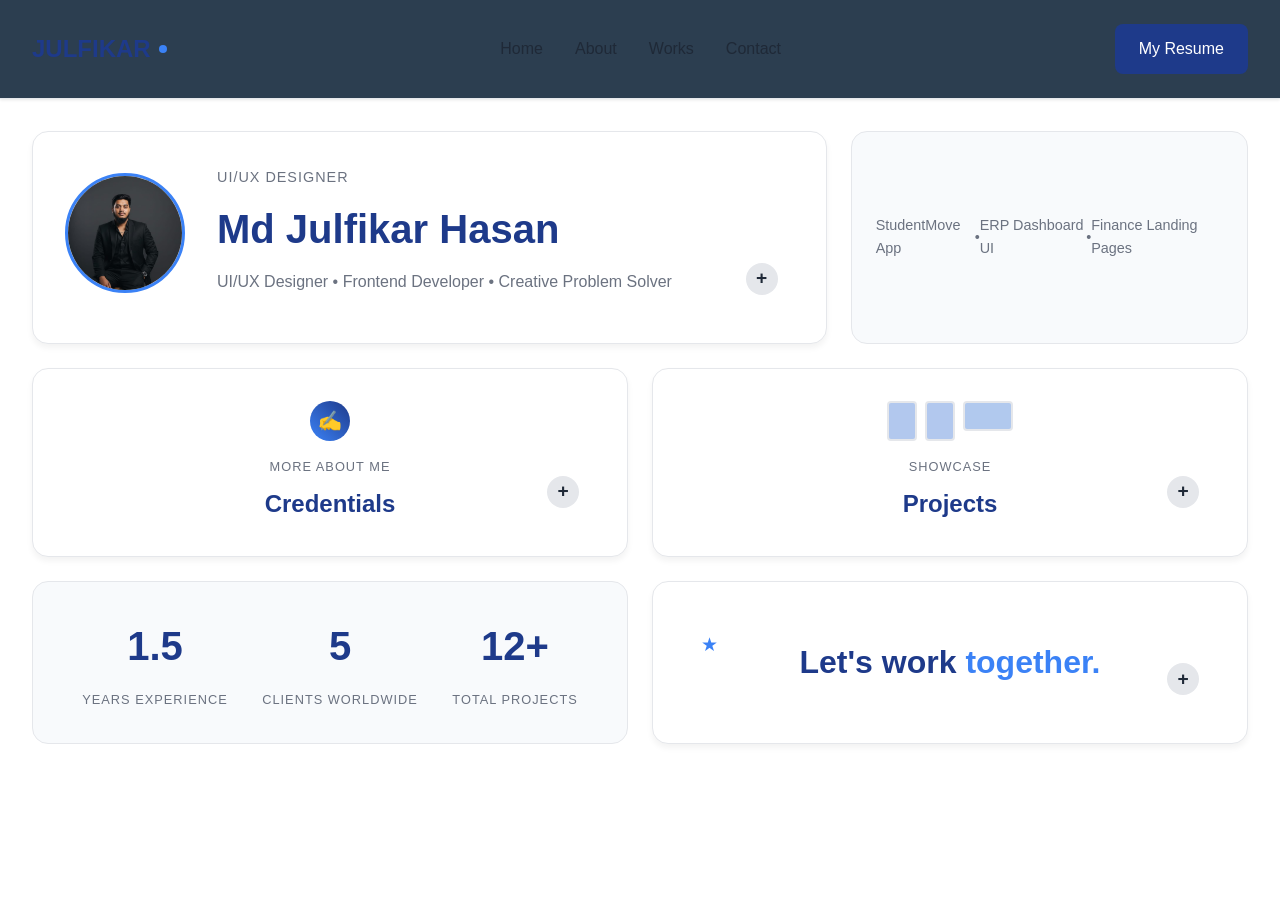
==== index.html @ a281d3ec "Initial commit - Portfolio site" ====
<!DOCTYPE html>
<html lang="en">
<head>
    <meta charset="UTF-8">
    <meta name="viewport" content="width=device-width, initial-scale=1.0">
    <title>Md Julfikar Hasan - Portfolio</title>
    <link rel="stylesheet" href="css/home.css">
</head>
<body>
    <header>
        <div class="logo">
            <span class="logo-text">JULFIKAR</span>
            <span class="logo-dot"></span>
        </div>
        <nav>
            <ul>
                <li><a href="index.html">Home</a></li>
                <li><a href="about.html">About</a></li>
                <li><a href="works.html">Works</a></li>
                <li><a href="contact.html">Contact</a></li>
            </ul>
        </nav>
        <a href="assets/Md_Julfikar_Hasan_CV.pdf" class="resume-btn" download>My Resume</a>
    </header>

    <main>
        <div class="container">
            <!-- Top Row -->
            <div class="grid-row">
                <div class="profile-card large-card">
                    <div class="profile-content">
                        <div class="profile-image">
                            <img src="assets/images/profile.jpg" alt="Md Julfikar Hasan">
                        </div>
                        <div class="profile-info">
                            <span class="role">UI/UX DESIGNER</span>
                            <h1>Md Julfikar Hasan</h1>
                            <p>UI/UX Designer • Frontend Developer • Creative Problem Solver</p>
                            <div class="more-icon">+</div>
                        </div>
                    </div>
                </div>
                
                <div class="projects-banner">
                    <span>StudentMove App</span> • <span>ERP Dashboard UI</span> • <span>Finance Landing Pages</span>
                </div>
            </div>

            <!-- Middle Row -->
            <div class="grid-row">
                <div class="card about-card">
                    <div class="card-content">
                        <div class="signature-icon"></div>
                        <span class="card-label">MORE ABOUT ME</span>
                        <h3>Credentials</h3>
                        <div class="more-icon">+</div>
                    </div>
                </div>
                
                <div class="card showcase-card">
                    <div class="card-content">
                        <div class="showcase-image">
                            <div class="device-mockup">
                                <div class="device phone"></div>
                                <div class="device phone"></div>
                                <div class="device laptop"></div>
                            </div>
                        </div>
                        <span class="card-label">SHOWCASE</span>
                        <h3>Projects</h3>
                        <div class="more-icon">+</div>
                    </div>
                </div>
            </div>

            <!-- Bottom Row -->
            <div class="grid-row">
                <div class="stats-card">
                    <div class="stat-item">
                        <span class="stat-number">1.5</span>
                        <span class="stat-label">YEARS EXPERIENCE</span>
                    </div>
                    <div class="stat-item">
                        <span class="stat-number">5</span>
                        <span class="stat-label">CLIENTS WORLDWIDE</span>
                    </div>
                    <div class="stat-item">
                        <span class="stat-number">12+</span>
                        <span class="stat-label">TOTAL PROJECTS</span>
                    </div>
                </div>
                
                <div class="card work-together-card">
                    <div class="card-content">
                        <div class="star-icon">★</div>
                        <h2>Let's work <span class="highlight">together.</span></h2>
                        <div class="more-icon">+</div>
                    </div>
                </div>
            </div>
        </div>
    </main>

    <script src="js/home.js"></script>
</body>
</html>
---- css/home.css ----
* {
    margin: 0;
    padding: 0;
    box-sizing: border-box;
}

body {
    font-family: 'Inter', 'Arial', sans-serif;
    background: #ffffff;
    color: #1f2937;
    line-height: 1.6;
}

/* Header */
header {
    display: flex;
    justify-content: space-between;
    align-items: center;
    padding: 1.5rem 2rem;
    background: #ffffff;
    border-bottom: 1px solid #e5e7eb;
    box-shadow: 0 1px 3px rgba(0, 0, 0, 0.1);
}

.logo {
    display: flex;
    align-items: center;
    gap: 0.5rem;
}

.logo-text {
    font-size: 1.5rem;
    font-weight: 700;
    color: #1e3a8a;
}

.logo-dot {
    width: 8px;
    height: 8px;
    background: #3b82f6;
    border-radius: 50%;
}

nav ul {
    list-style: none;
    display: flex;
    gap: 2rem;
}

nav a {
    color: #1f2937;
    text-decoration: none;
    font-weight: 500;
    transition: color 0.3s;
}

nav a:hover {
    color: #3b82f6;
}

.resume-btn {
    background: #1e3a8a;
    color: #ffffff;
    padding: 0.75rem 1.5rem;
    text-decoration: none;
    border-radius: 8px;
    font-weight: 500;
    transition: background 0.3s;
}

.resume-btn:hover {
    background: #3b82f6;
}

/* Main Content */
main {
    padding: 2rem;
    min-height: calc(100vh - 80px);
}

.container {
    max-width: 1400px;
    margin: 0 auto;
}

.grid-row {
    display: grid;
    grid-template-columns: 2fr 1fr;
    gap: 1.5rem;
    margin-bottom: 1.5rem;
}

.grid-row:nth-child(2) {
    grid-template-columns: 1fr 1fr;
}

.grid-row:nth-child(3) {
    grid-template-columns: 1fr 1fr;
}

/* Cards */
.card, .large-card {
    background: #ffffff;
    border-radius: 16px;
    padding: 2rem;
    border: 1px solid #e5e7eb;
    transition: transform 0.3s, box-shadow 0.3s;
    position: relative;
    box-shadow: 0 4px 6px rgba(0, 0, 0, 0.05);
}

.card:hover, .large-card:hover {
    transform: translateY(-4px);
    box-shadow: 0 10px 30px rgba(59, 130, 246, 0.15);
    border-color: #3b82f6;
}

/* Profile Card */
.profile-card {
    grid-column: 1;
}

.profile-content {
    display: flex;
    align-items: center;
    gap: 2rem;
}

.profile-image img {
    width: 120px;
    height: 120px;
    border-radius: 50%;
    object-fit: cover;
    border: 3px solid #3b82f6;
}

.profile-info {
    flex: 1;
    position: relative;
}

.role {
    color: #6b7280;
    font-size: 0.9rem;
    font-weight: 500;
    letter-spacing: 1px;
}

.profile-info h1 {
    font-size: 2.5rem;
    font-weight: 700;
    margin: 0.5rem 0;
    color: #1e3a8a;
}

.profile-info p {
    color: #6b7280;
    font-size: 1rem;
    margin-bottom: 1rem;
}

/* Projects Banner */
.projects-banner {
    background: #f8fafc;
    border-radius: 16px;
    padding: 1.5rem;
    border: 1px solid #e5e7eb;
    display: flex;
    align-items: center;
    font-size: 0.9rem;
    color: #6b7280;
    grid-column: 2;
    grid-row: 1;
}

/* Small Cards */
.about-card, .showcase-card, .work-together-card {
    position: relative;
}

.card-content {
    height: 100%;
    display: flex;
    flex-direction: column;
    align-items: center;
    justify-content: center;
    text-align: center;
    position: relative;
}

.signature-icon {
    width: 40px;
    height: 40px;
    background: linear-gradient(45deg, #3b82f6, #1e3a8a);
    border-radius: 50%;
    margin-bottom: 1rem;
    position: relative;
}

.signature-icon::after {
    content: '✍';
    position: absolute;
    top: 50%;
    left: 50%;
    transform: translate(-50%, -50%);
    font-size: 1.2rem;
}

.card-label {
    color: #6b7280;
    font-size: 0.8rem;
    font-weight: 500;
    letter-spacing: 1px;
    margin-bottom: 0.5rem;
}

.card-content h3 {
    font-size: 1.5rem;
    font-weight: 600;
    color: #1e3a8a;
}

/* Showcase Card */
.showcase-image {
    margin-bottom: 1rem;
}

.device-mockup {
    display: flex;
    gap: 0.5rem;
    justify-content: center;
}

.device {
    width: 30px;
    height: 40px;
    background: #e5e7eb;
    border-radius: 4px;
    position: relative;
}

.device.laptop {
    width: 50px;
    height: 30px;
}

.device::after {
    content: '';
    position: absolute;
    top: 2px;
    left: 2px;
    right: 2px;
    bottom: 2px;
    background: #3b82f6;
    border-radius: 2px;
    opacity: 0.3;
}

/* Stats Card */
.stats-card {
    background: #f8fafc;
    border-radius: 16px;
    padding: 2rem;
    border: 1px solid #e5e7eb;
    display: flex;
    justify-content: space-around;
    align-items: center;
}

.stat-item {
    text-align: center;
}

.stat-number {
    display: block;
    font-size: 2.5rem;
    font-weight: 700;
    color: #1e3a8a;
    margin-bottom: 0.5rem;
}

.stat-label {
    color: #6b7280;
    font-size: 0.8rem;
    font-weight: 500;
    letter-spacing: 1px;
}

/* Work Together Card */
.work-together-card {
    position: relative;
}

.star-icon {
    position: absolute;
    top: 1rem;
    left: 1rem;
    color: #3b82f6;
    font-size: 1.2rem;
}

.work-together-card h2 {
    font-size: 2rem;
    font-weight: 600;
    color: #1e3a8a;
}

.highlight {
    color: #3b82f6;
}

/* More Icon */
.more-icon {
    position: absolute;
    bottom: 1rem;
    right: 1rem;
    width: 32px;
    height: 32px;
    background: #e5e7eb;
    border-radius: 50%;
    display: flex;
    align-items: center;
    justify-content: center;
    color: #1f2937;
    font-size: 1.2rem;
    font-weight: 600;
    cursor: pointer;
    transition: background 0.3s;
}

.more-icon:hover {
    background: #3b82f6;
    color: #ffffff;
}

/* Responsive Design */
@media (max-width: 1200px) {
    .grid-row {
        grid-template-columns: 1fr;
    }
    
    .projects-banner {
        grid-row: 2;
    }
}

@media (max-width: 768px) {
    header {
        flex-direction: column;
        gap: 1rem;
        padding: 1rem;
    }
    
    .profile-content {
        flex-direction: column;
        text-align: center;
    }
    
    .profile-info h1 {
        font-size: 2rem;
    }
    
    .stats-card {
        flex-direction: column;
        gap: 2rem;
    }
    
    main {
        padding: 1rem;
    }
}
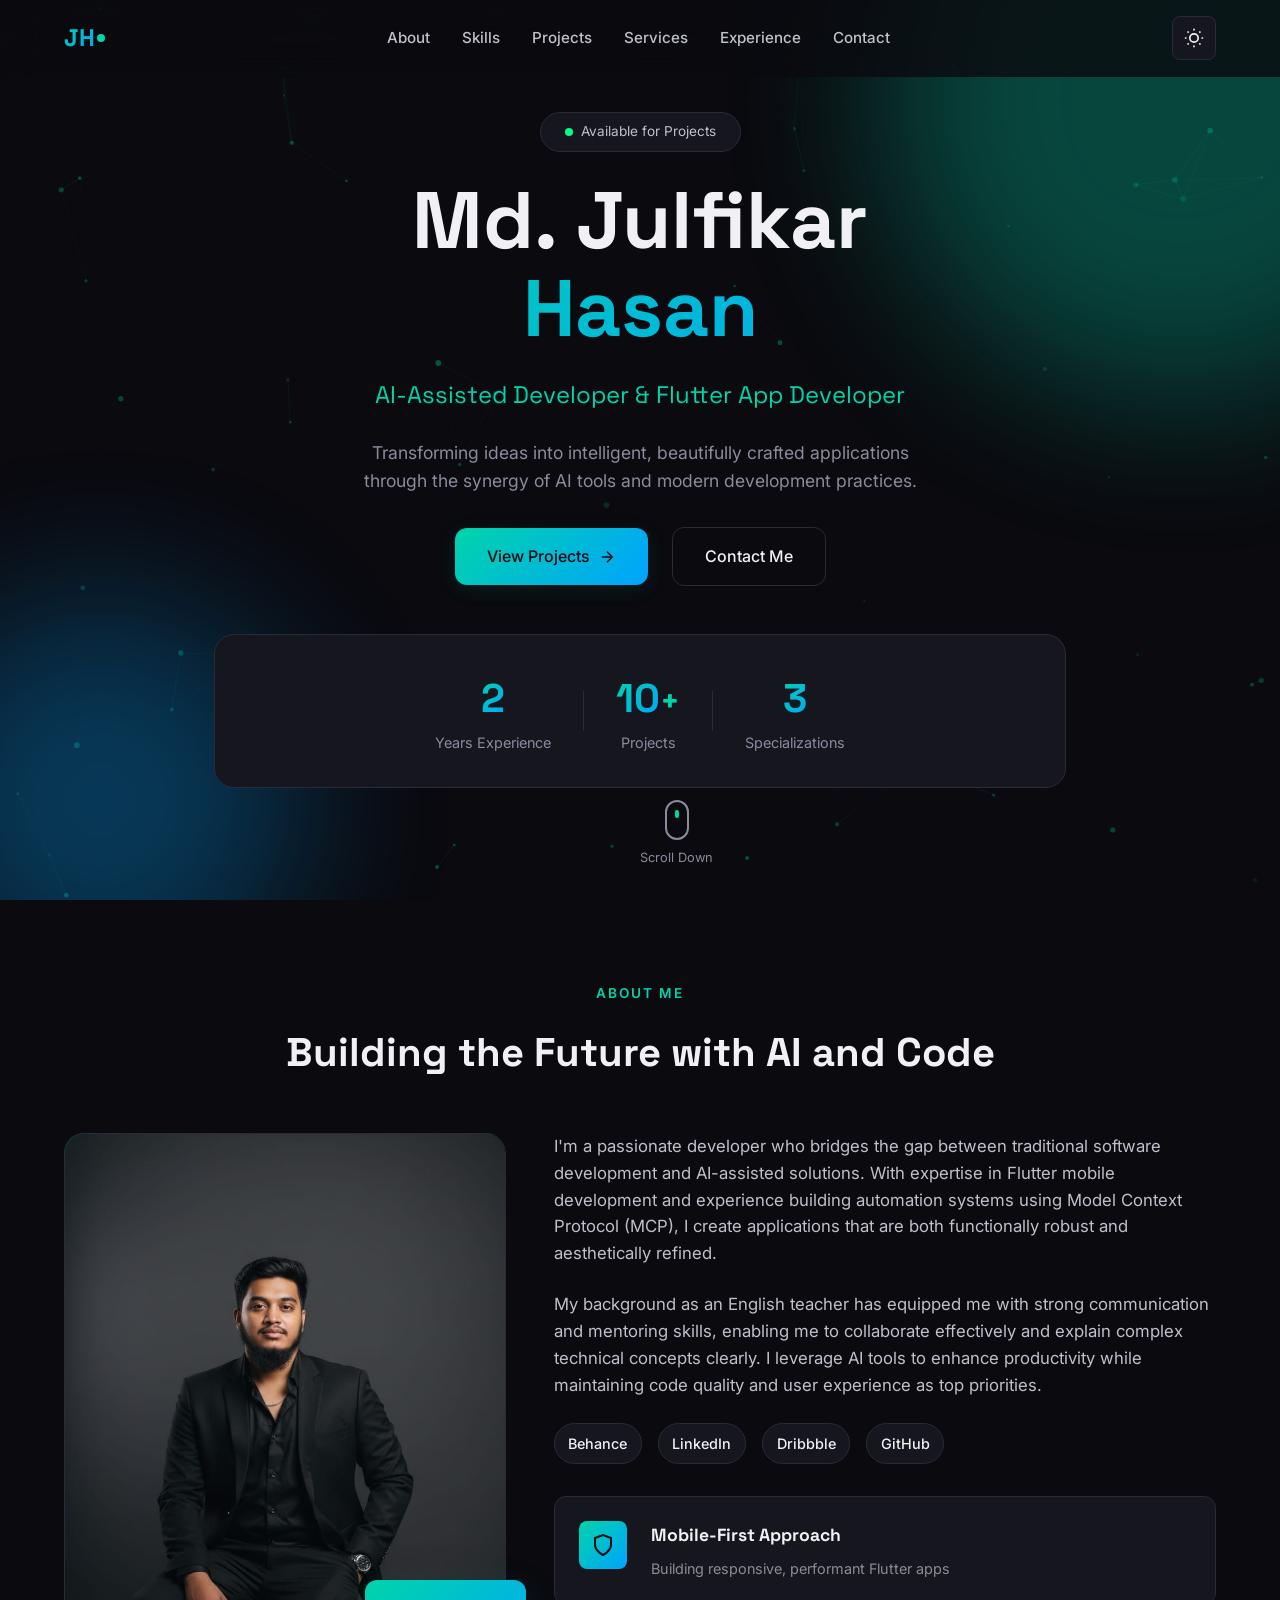
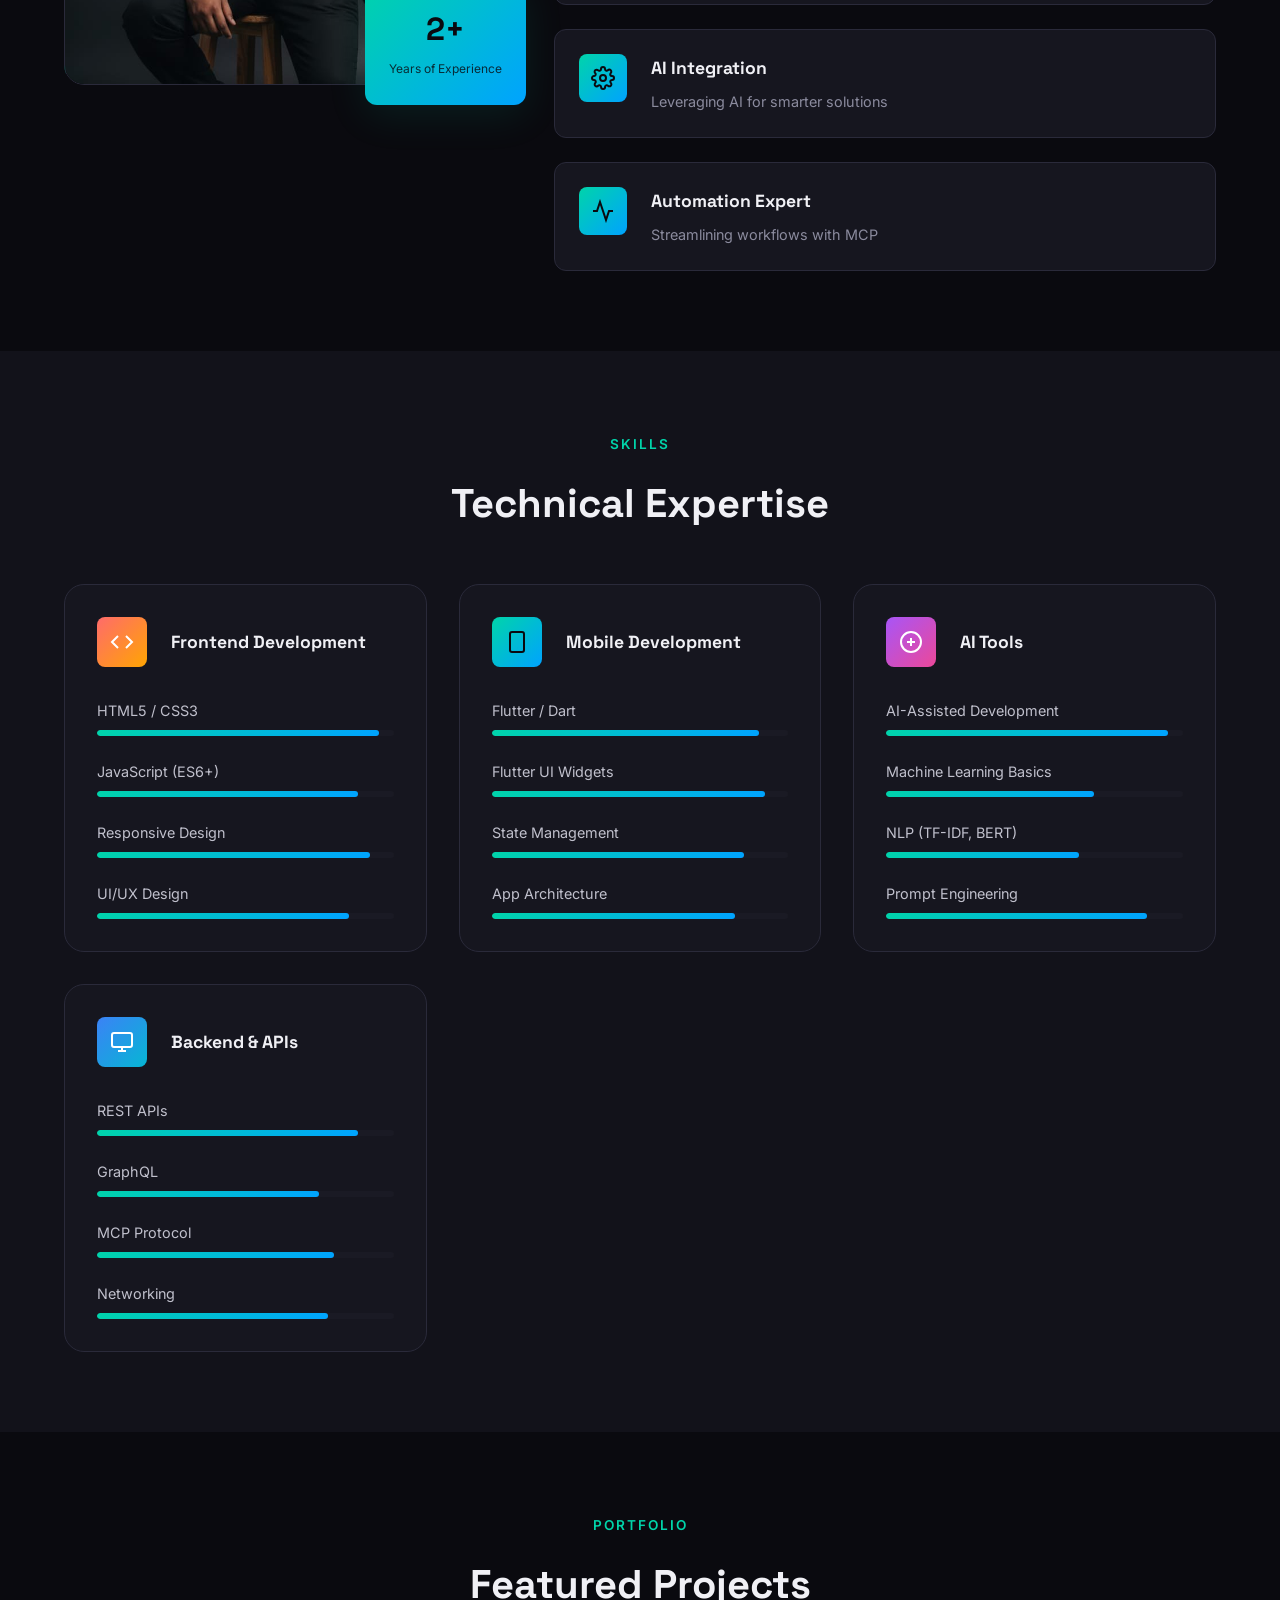
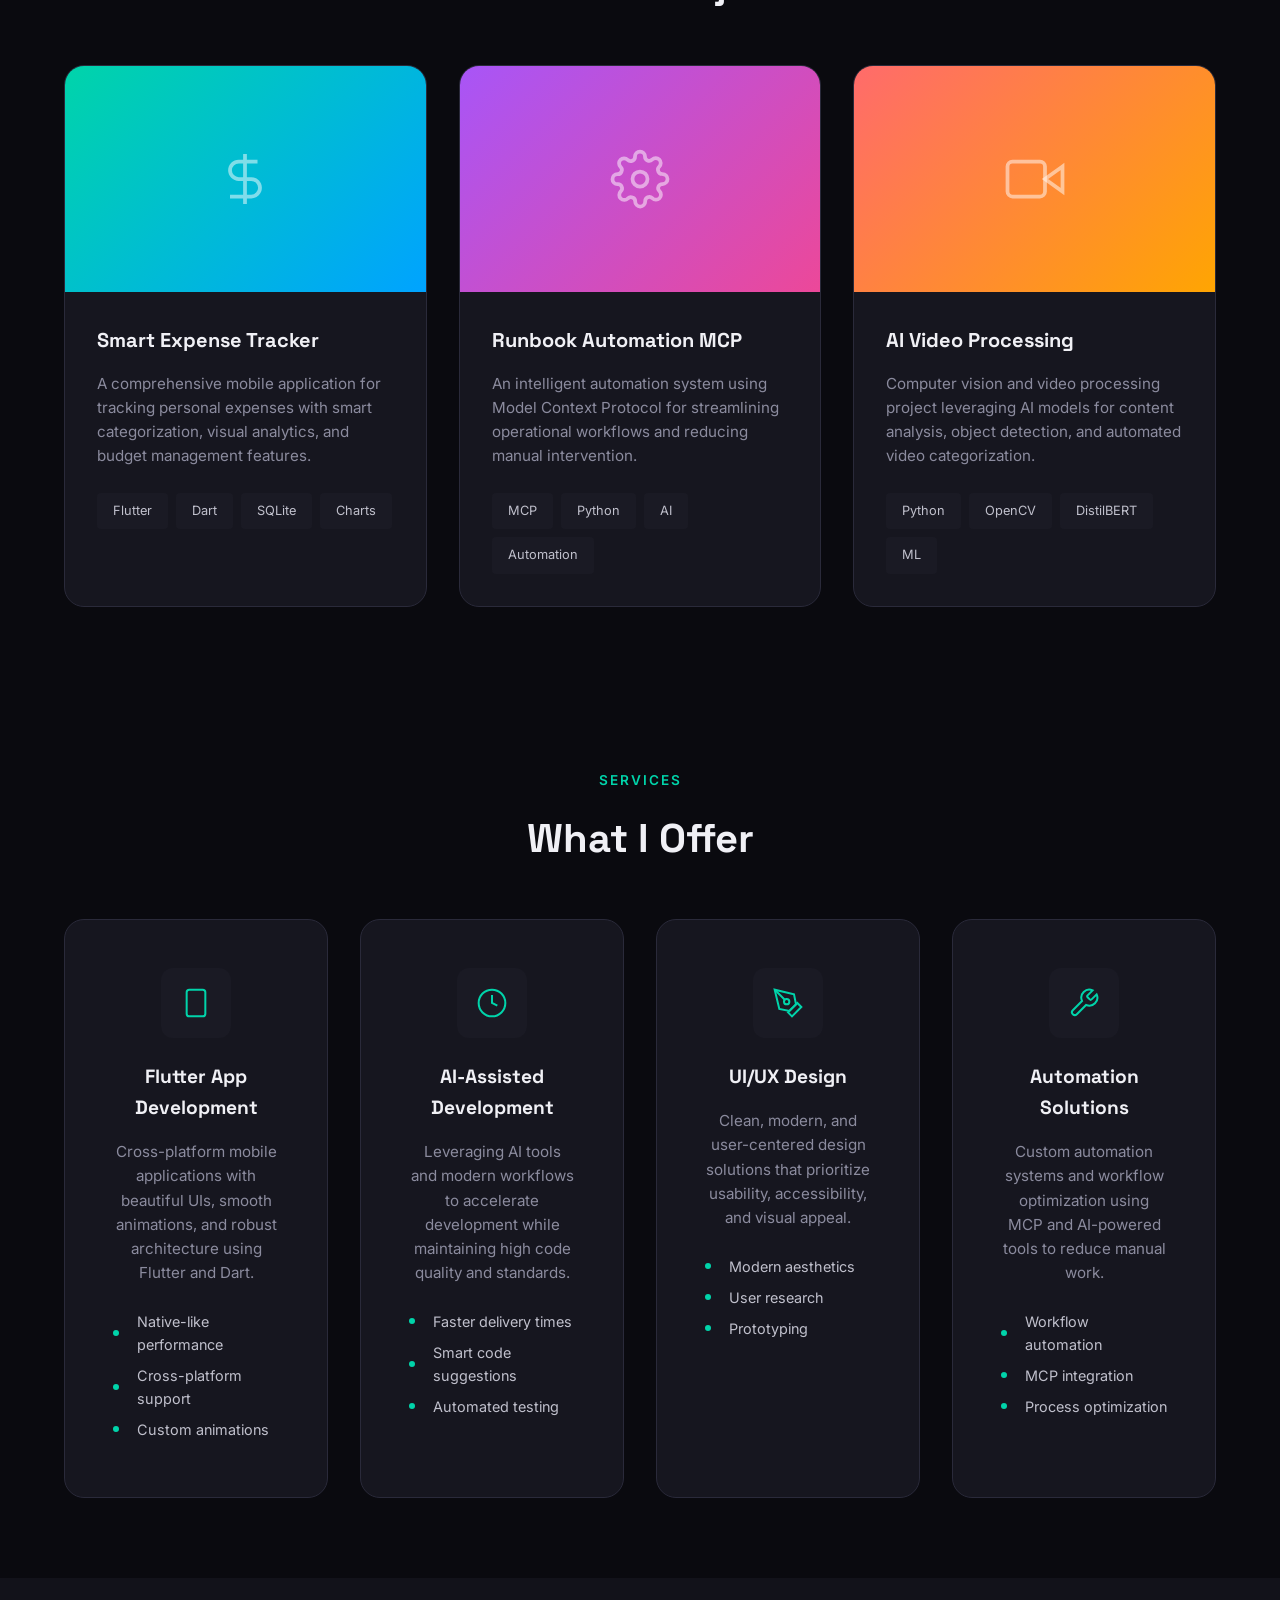
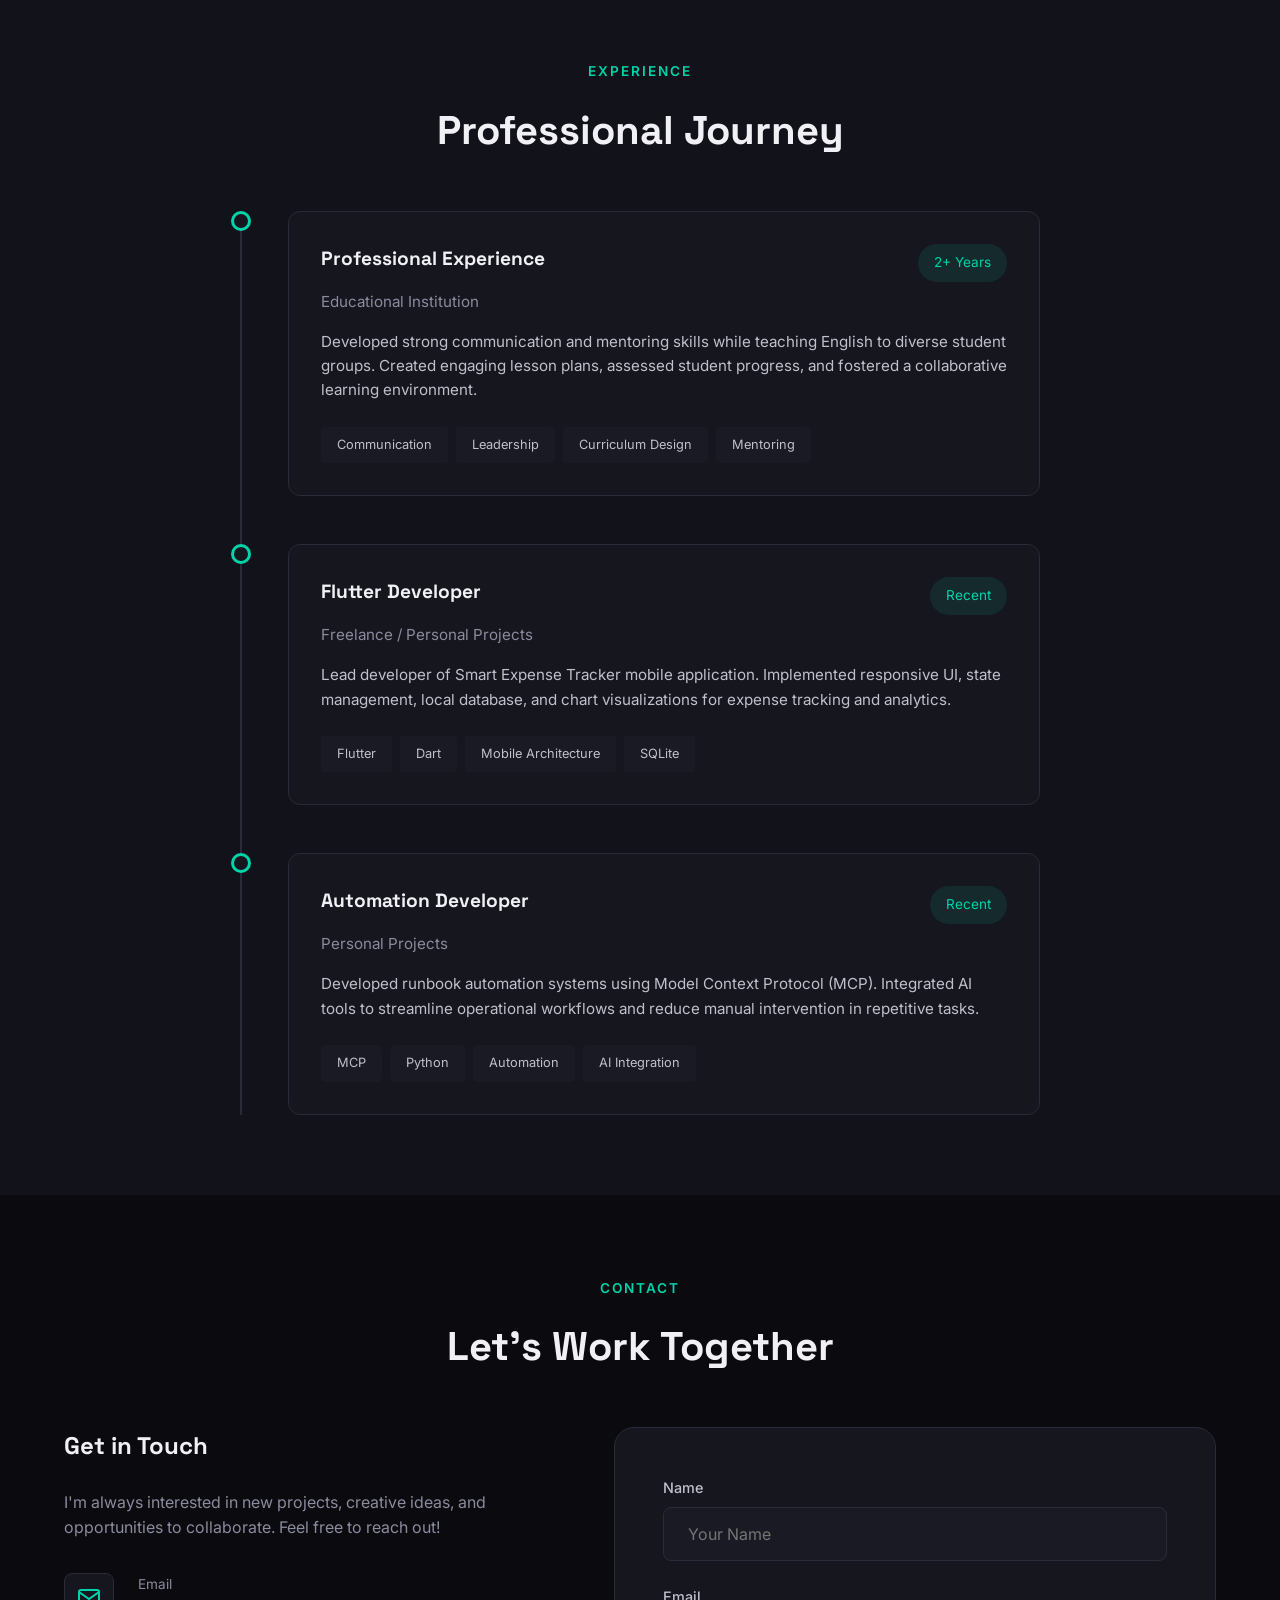
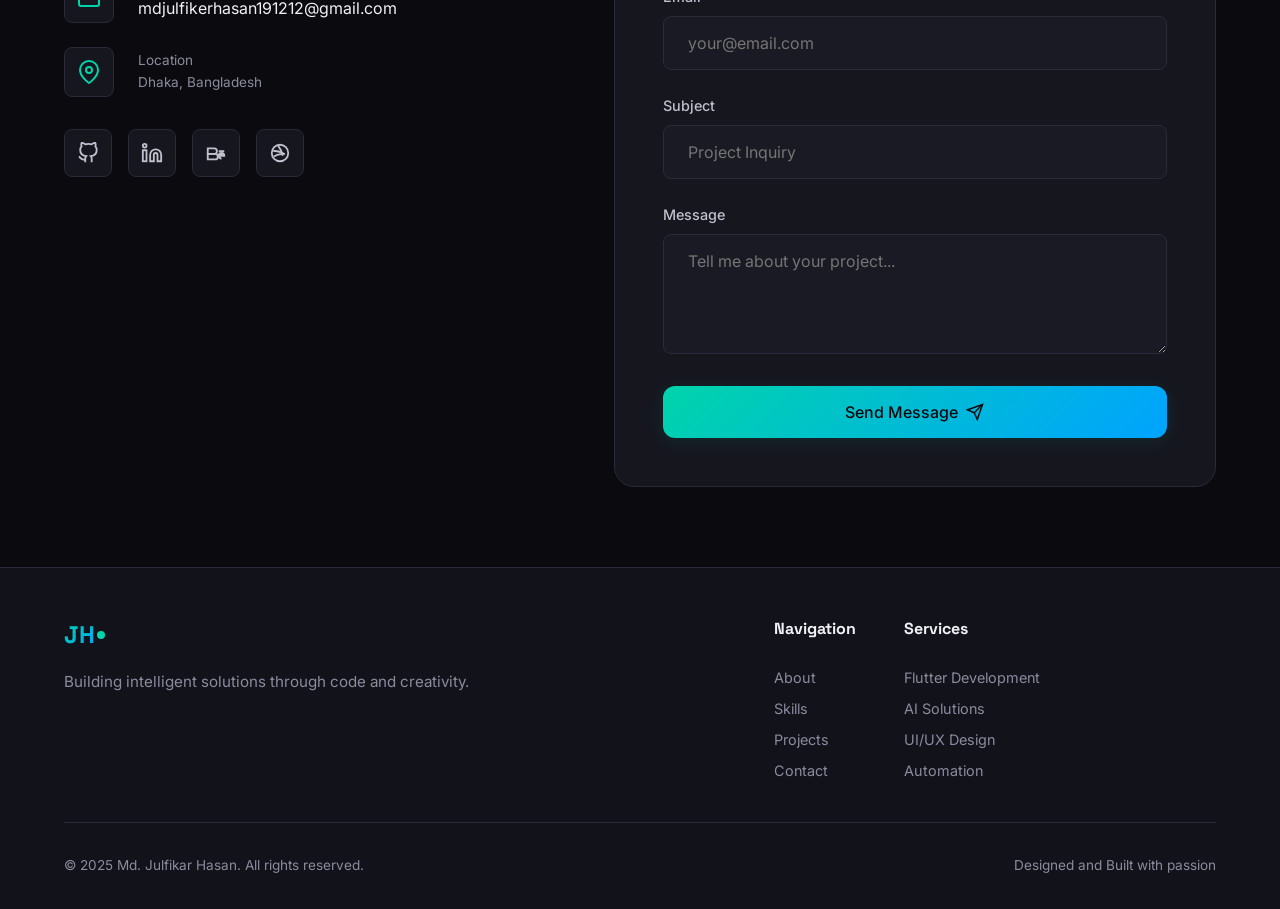
==== commit 089baa66: "Replace legacy multi-page site with the new single-page portfolio build. This updates the repository" ====
--- a/index.html
+++ b/index.html
@@ -3,104 +3,799 @@
 <head>
     <meta charset="UTF-8">
     <meta name="viewport" content="width=device-width, initial-scale=1.0">
-    <title>Md Julfikar Hasan - Portfolio</title>
-    <link rel="stylesheet" href="css/home.css">
+    <title>Md. Julfikar Hasan | AI-Assisted Developer</title>
+    <meta name="description" content="Portfolio of Md. Julfikar Hasan - AI-assisted Developer & Flutter App Developer">
+    
+    <!-- Google Fonts -->
+    <link rel="preconnect" href="https://fonts.googleapis.com">
+    <link rel="preconnect" href="https://fonts.gstatic.com" crossorigin>
+    <link href="https://fonts.googleapis.com/css2?family=Space+Grotesk:wght@400;500;600;700&family=Inter:wght@300;400;500;600&display=swap" rel="stylesheet">
+    
+    <!-- Stylesheet -->
+    <link rel="stylesheet" href="style.css">
 </head>
 <body>
-    <header>
-        <div class="logo">
-            <span class="logo-text">JULFIKAR</span>
-            <span class="logo-dot"></span>
-        </div>
-        <nav>
-            <ul>
-                <li><a href="index.html">Home</a></li>
-                <li><a href="about.html">About</a></li>
-                <li><a href="works.html">Works</a></li>
-                <li><a href="contact.html">Contact</a></li>
+    <!-- Canvas for particle background -->
+    <canvas id="particleCanvas"></canvas>
+    
+    <!-- Navigation -->
+    <nav class="navbar" id="navbar">
+        <div class="nav-container">
+            <a href="#hero" class="nav-logo">
+                <span class="logo-text">JH</span>
+                <span class="logo-dot"></span>
+            </a>
+            
+            <ul class="nav-menu" id="navMenu">
+                <li class="nav-item"><a href="#about" class="nav-link">About</a></li>
+                <li class="nav-item"><a href="#skills" class="nav-link">Skills</a></li>
+                <li class="nav-item"><a href="#projects" class="nav-link">Projects</a></li>
+                <li class="nav-item"><a href="#services" class="nav-link">Services</a></li>
+                <li class="nav-item"><a href="#experience" class="nav-link">Experience</a></li>
+                <li class="nav-item"><a href="#contact" class="nav-link">Contact</a></li>
             </ul>
-        </nav>
-        <a href="assets/Md_Julfikar_Hasan_CV.pdf" class="resume-btn" download>My Resume</a>
-    </header>
+            
+            <div class="nav-actions">
+                <button class="theme-toggle" id="themeToggle" aria-label="Toggle theme">
+                    <svg class="sun-icon" viewBox="0 0 24 24" fill="none" stroke="currentColor" stroke-width="2">
+                        <circle cx="12" cy="12" r="5"></circle>
+                        <path d="M12 1v2M12 21v2M4.22 4.22l1.42 1.42M18.36 18.36l1.42 1.42M1 12h2M21 12h2M4.22 19.78l1.42-1.42M18.36 5.64l1.42-1.42"></path>
+                    </svg>
+                    <svg class="moon-icon" viewBox="0 0 24 24" fill="none" stroke="currentColor" stroke-width="2">
+                        <path d="M21 12.79A9 9 0 1 1 11.21 3 7 7 0 0 0 21 12.79z"></path>
+                    </svg>
+                </button>
+                
+                <button class="mobile-menu-btn" id="mobileMenuBtn" aria-label="Toggle menu">
+                    <span class="hamburger-line"></span>
+                    <span class="hamburger-line"></span>
+                    <span class="hamburger-line"></span>
+                </button>
+            </div>
+        </div>
+    </nav>
 
-    <main>
+    <!-- Hero Section -->
+    <section class="hero" id="hero">
+        <div class="hero-bg-elements">
+            <div class="hero-gradient-blob blob-1"></div>
+            <div class="hero-gradient-blob blob-2"></div>
+        </div>
+        
+        <div class="container hero-content">
+            <div class="hero-badge reveal">
+                <span class="badge-dot"></span>
+                Available for Projects
+            </div>
+            
+            <h1 class="hero-title reveal">
+                <span class="title-line">Md. Julfikar</span>
+                <span class="title-line accent">Hasan</span>
+            </h1>
+            
+            <p class="hero-subtitle reveal">
+                AI-Assisted Developer & Flutter App Developer
+            </p>
+            
+            <p class="hero-tagline reveal">
+                Transforming ideas into intelligent, beautifully crafted applications
+                through the synergy of AI tools and modern development practices.
+            </p>
+            
+            <div class="hero-cta reveal">
+                <a href="#projects" class="btn btn-primary">
+                    <span>View Projects</span>
+                    <svg viewBox="0 0 24 24" fill="none" stroke="currentColor" stroke-width="2">
+                        <path d="M5 12h14M12 5l7 7-7 7"></path>
+                    </svg>
+                </a>
+                <a href="#contact" class="btn btn-secondary">
+                    <span>Contact Me</span>
+                </a>
+            </div>
+            
+            <div class="hero-stats reveal">
+                <div class="stat-item">
+                    <span class="stat-number" data-target="2">0</span>
+                    <span class="stat-label">Years Experience</span>
+                </div>
+                <div class="stat-divider"></div>
+                <div class="stat-item">
+                    <span class="stat-number" data-target="10">0</span><span class="stat-plus">+</span>
+                    <span class="stat-label">Projects</span>
+                </div>
+                <div class="stat-divider"></div>
+                <div class="stat-item">
+                    <span class="stat-number" data-target="3">0</span>
+                    <span class="stat-label">Specializations</span>
+                </div>
+            </div>
+        </div>
+        
+        <div class="scroll-indicator">
+            <div class="mouse">
+                <div class="wheel"></div>
+            </div>
+            <span>Scroll Down</span>
+        </div>
+    </section>
+
+    <!-- About Section -->
+    <section class="about" id="about">
         <div class="container">
-            <!-- Top Row -->
-            <div class="grid-row">
-                <div class="profile-card large-card">
-                    <div class="profile-content">
-                        <div class="profile-image">
-                            <img src="assets/images/profile.jpg" alt="Md Julfikar Hasan">
-                        </div>
-                        <div class="profile-info">
-                            <span class="role">UI/UX DESIGNER</span>
-                            <h1>Md Julfikar Hasan</h1>
-                            <p>UI/UX Designer • Frontend Developer • Creative Problem Solver</p>
-                            <div class="more-icon">+</div>
-                        </div>
-                    </div>
-                </div>
-                
-                <div class="projects-banner">
-                    <span>StudentMove App</span> • <span>ERP Dashboard UI</span> • <span>Finance Landing Pages</span>
-                </div>
-            </div>
+            <div class="section-header reveal">
+                <span class="section-tag">About Me</span>
+                <h2 class="section-title">Building the Future with AI and Code</h2>
+            </div>
+            
+            <div class="about-grid">
+                <div class="about-image reveal">
+                    <div class="image-wrapper">
+                        <img src="assets/profile%20.jpg" alt="Md. Julfikar Hasan profile image" class="profile-image">
+                        <div class="image-decoration"></div>
+                    </div>
+                    <div class="experience-badge">
+                        <span class="exp-number">2+</span>
+                        <span class="exp-text">Years of Experience</span>
+                    </div>
+                </div>
+                
+                <div class="about-content">
+                    <p class="about-text reveal">
+                        I'm a passionate developer who bridges the gap between traditional software development 
+                        and AI-assisted solutions. With expertise in Flutter mobile development and experience 
+                        building automation systems using Model Context Protocol (MCP), I create applications 
+                        that are both functionally robust and aesthetically refined.
+                    </p>
+                    
+                    <p class="about-text reveal">
+                        My background as an English teacher has equipped me with strong communication and 
+                        mentoring skills, enabling me to collaborate effectively and explain complex 
+                        technical concepts clearly. I leverage AI tools to enhance productivity while 
+                        maintaining code quality and user experience as top priorities.
+                    </p>
+                    <div class="profile-links reveal">
+                        <a href="https://www.behance.net/mdjulfikerhasan" target="_blank" rel="noopener noreferrer">Behance</a>
+                        <a href="https://www.linkedin.com/in/md-julfikar-hasan-282249215" target="_blank" rel="noopener noreferrer">LinkedIn</a>
+                        <a href="https://dribbble.com/hasan1912" target="_blank" rel="noopener noreferrer">Dribbble</a>
+                        <a href="https://github.com/Julfiker-NpM" target="_blank" rel="noopener noreferrer">GitHub</a>
+                    </div>
+                    
+                    <div class="about-highlights reveal">
+                        <div class="highlight-item">
+                            <div class="highlight-icon">
+                                <svg viewBox="0 0 24 24" fill="none" stroke="currentColor" stroke-width="2">
+                                    <path d="M12 22s8-4 8-10V5l-8-3-8 3v7c0 6 8 10 8 10z"></path>
+                                </svg>
+                            </div>
+                            <div class="highlight-content">
+                                <h4>Mobile-First Approach</h4>
+                                <p>Building responsive, performant Flutter apps</p>
+                            </div>
+                        </div>
+                        
+                        <div class="highlight-item">
+                            <div class="highlight-icon">
+                                <svg viewBox="0 0 24 24" fill="none" stroke="currentColor" stroke-width="2">
+                                    <circle cx="12" cy="12" r="3"></circle>
+                                    <path d="M19.4 15a1.65 1.65 0 0 0 .33 1.82l.06.06a2 2 0 0 1 0 2.83 2 2 0 0 1-2.83 0l-.06-.06a1.65 1.65 0 0 0-1.82-.33 1.65 1.65 0 0 0-1 1.51V21a2 2 0 0 1-2 2 2 2 0 0 1-2-2v-.09A1.65 1.65 0 0 0 9 19.4a1.65 1.65 0 0 0-1.82.33l-.06.06a2 2 0 0 1-2.83 0 2 2 0 0 1 0-2.83l.06-.06a1.65 1.65 0 0 0 .33-1.82 1.65 1.65 0 0 0-1.51-1H3a2 2 0 0 1-2-2 2 2 0 0 1 2-2h.09A1.65 1.65 0 0 0 4.6 9a1.65 1.65 0 0 0-.33-1.82l-.06-.06a2 2 0 0 1 0-2.83 2 2 0 0 1 2.83 0l.06.06a1.65 1.65 0 0 0 1.82.33H9a1.65 1.65 0 0 0 1-1.51V3a2 2 0 0 1 2-2 2 2 0 0 1 2 2v.09a1.65 1.65 0 0 0 1 1.51 1.65 1.65 0 0 0 1.82-.33l.06-.06a2 2 0 0 1 2.83 0 2 2 0 0 1 0 2.83l-.06.06a1.65 1.65 0 0 0-.33 1.82V9a1.65 1.65 0 0 0 1.51 1H21a2 2 0 0 1 2 2 2 2 0 0 1-2 2h-.09a1.65 1.65 0 0 0-1.51 1z"></path>
+                                </svg>
+                            </div>
+                            <div class="highlight-content">
+                                <h4>AI Integration</h4>
+                                <p>Leveraging AI for smarter solutions</p>
+                            </div>
+                        </div>
+                        
+                        <div class="highlight-item">
+                            <div class="highlight-icon">
+                                <svg viewBox="0 0 24 24" fill="none" stroke="currentColor" stroke-width="2">
+                                    <path d="M22 12h-4l-3 9L9 3l-3 9H2"></path>
+                                </svg>
+                            </div>
+                            <div class="highlight-content">
+                                <h4>Automation Expert</h4>
+                                <p>Streamlining workflows with MCP</p>
+                            </div>
+                        </div>
+                    </div>
+                </div>
+            </div>
+        </div>
+    </section>
 
-            <!-- Middle Row -->
-            <div class="grid-row">
-                <div class="card about-card">
-                    <div class="card-content">
-                        <div class="signature-icon"></div>
-                        <span class="card-label">MORE ABOUT ME</span>
-                        <h3>Credentials</h3>
-                        <div class="more-icon">+</div>
-                    </div>
-                </div>
-                
-                <div class="card showcase-card">
-                    <div class="card-content">
-                        <div class="showcase-image">
-                            <div class="device-mockup">
-                                <div class="device phone"></div>
-                                <div class="device phone"></div>
-                                <div class="device laptop"></div>
-                            </div>
-                        </div>
-                        <span class="card-label">SHOWCASE</span>
-                        <h3>Projects</h3>
-                        <div class="more-icon">+</div>
-                    </div>
-                </div>
-            </div>
+    <!-- Skills Section -->
+    <section class="skills" id="skills">
+        <div class="container">
+            <div class="section-header reveal">
+                <span class="section-tag">Skills</span>
+                <h2 class="section-title">Technical Expertise</h2>
+            </div>
+            
+            <div class="skills-grid">
+                <!-- Frontend -->
+                <div class="skill-card reveal" data-delay="0">
+                    <div class="skill-card-header">
+                        <div class="skill-icon frontend">
+                            <svg viewBox="0 0 24 24" fill="none" stroke="currentColor" stroke-width="2">
+                                <polyline points="16 18 22 12 16 6"></polyline>
+                                <polyline points="8 6 2 12 8 18"></polyline>
+                            </svg>
+                        </div>
+                        <h3>Frontend Development</h3>
+                    </div>
+                    <div class="skill-list">
+                        <div class="skill-item">
+                            <span class="skill-name">HTML5 / CSS3</span>
+                            <div class="skill-bar"><div class="skill-progress" data-progress="95"></div></div>
+                        </div>
+                        <div class="skill-item">
+                            <span class="skill-name">JavaScript (ES6+)</span>
+                            <div class="skill-bar"><div class="skill-progress" data-progress="88"></div></div>
+                        </div>
+                        <div class="skill-item">
+                            <span class="skill-name">Responsive Design</span>
+                            <div class="skill-bar"><div class="skill-progress" data-progress="92"></div></div>
+                        </div>
+                        <div class="skill-item">
+                            <span class="skill-name">UI/UX Design</span>
+                            <div class="skill-bar"><div class="skill-progress" data-progress="85"></div></div>
+                        </div>
+                    </div>
+                </div>
+                
+                <!-- Mobile -->
+                <div class="skill-card reveal" data-delay="100">
+                    <div class="skill-card-header">
+                        <div class="skill-icon mobile">
+                            <svg viewBox="0 0 24 24" fill="none" stroke="currentColor" stroke-width="2">
+                                <rect x="5" y="2" width="14" height="20" rx="2" ry="2"></rect>
+                                <line x1="12" y1="18" x2="12.01" y2="18"></line>
+                            </svg>
+                        </div>
+                        <h3>Mobile Development</h3>
+                    </div>
+                    <div class="skill-list">
+                        <div class="skill-item">
+                            <span class="skill-name">Flutter / Dart</span>
+                            <div class="skill-bar"><div class="skill-progress" data-progress="90"></div></div>
+                        </div>
+                        <div class="skill-item">
+                            <span class="skill-name">Flutter UI Widgets</span>
+                            <div class="skill-bar"><div class="skill-progress" data-progress="92"></div></div>
+                        </div>
+                        <div class="skill-item">
+                            <span class="skill-name">State Management</span>
+                            <div class="skill-bar"><div class="skill-progress" data-progress="85"></div></div>
+                        </div>
+                        <div class="skill-item">
+                            <span class="skill-name">App Architecture</span>
+                            <div class="skill-bar"><div class="skill-progress" data-progress="82"></div></div>
+                        </div>
+                    </div>
+                </div>
+                
+                <!-- AI Tools -->
+                <div class="skill-card reveal" data-delay="200">
+                    <div class="skill-card-header">
+                        <div class="skill-icon ai">
+                            <svg viewBox="0 0 24 24" fill="none" stroke="currentColor" stroke-width="2">
+                                <path d="M12 2a10 10 0 0 1 10 10 10 10 0 0 1-10 10A10 10 0 0 1 2 12 10 10 0 0 1 12 2z"></path>
+                                <path d="M12 8v8"></path>
+                                <path d="M8 12h8"></path>
+                            </svg>
+                        </div>
+                        <h3>AI Tools</h3>
+                    </div>
+                    <div class="skill-list">
+                        <div class="skill-item">
+                            <span class="skill-name">AI-Assisted Development</span>
+                            <div class="skill-bar"><div class="skill-progress" data-progress="95"></div></div>
+                        </div>
+                        <div class="skill-item">
+                            <span class="skill-name">Machine Learning Basics</span>
+                            <div class="skill-bar"><div class="skill-progress" data-progress="70"></div></div>
+                        </div>
+                        <div class="skill-item">
+                            <span class="skill-name">NLP (TF-IDF, BERT)</span>
+                            <div class="skill-bar"><div class="skill-progress" data-progress="65"></div></div>
+                        </div>
+                        <div class="skill-item">
+                            <span class="skill-name">Prompt Engineering</span>
+                            <div class="skill-bar"><div class="skill-progress" data-progress="88"></div></div>
+                        </div>
+                    </div>
+                </div>
+                
+                <!-- Backend Basics -->
+                <div class="skill-card reveal" data-delay="300">
+                    <div class="skill-card-header">
+                        <div class="skill-icon backend">
+                            <svg viewBox="0 0 24 24" fill="none" stroke="currentColor" stroke-width="2">
+                                <rect x="2" y="3" width="20" height="14" rx="2" ry="2"></rect>
+                                <line x1="8" y1="21" x2="16" y2="21"></line>
+                                <line x1="12" y1="17" x2="12" y2="21"></line>
+                            </svg>
+                        </div>
+                        <h3>Backend & APIs</h3>
+                    </div>
+                    <div class="skill-list">
+                        <div class="skill-item">
+                            <span class="skill-name">REST APIs</span>
+                            <div class="skill-bar"><div class="skill-progress" data-progress="88"></div></div>
+                        </div>
+                        <div class="skill-item">
+                            <span class="skill-name">GraphQL</span>
+                            <div class="skill-bar"><div class="skill-progress" data-progress="75"></div></div>
+                        </div>
+                        <div class="skill-item">
+                            <span class="skill-name">MCP Protocol</span>
+                            <div class="skill-bar"><div class="skill-progress" data-progress="80"></div></div>
+                        </div>
+                        <div class="skill-item">
+                            <span class="skill-name">Networking</span>
+                            <div class="skill-bar"><div class="skill-progress" data-progress="78"></div></div>
+                        </div>
+                    </div>
+                </div>
+            </div>
+        </div>
+    </section>
 
-            <!-- Bottom Row -->
-            <div class="grid-row">
-                <div class="stats-card">
-                    <div class="stat-item">
-                        <span class="stat-number">1.5</span>
-                        <span class="stat-label">YEARS EXPERIENCE</span>
-                    </div>
-                    <div class="stat-item">
-                        <span class="stat-number">5</span>
-                        <span class="stat-label">CLIENTS WORLDWIDE</span>
-                    </div>
-                    <div class="stat-item">
-                        <span class="stat-number">12+</span>
-                        <span class="stat-label">TOTAL PROJECTS</span>
-                    </div>
-                </div>
-                
-                <div class="card work-together-card">
-                    <div class="card-content">
-                        <div class="star-icon">★</div>
-                        <h2>Let's work <span class="highlight">together.</span></h2>
-                        <div class="more-icon">+</div>
-                    </div>
-                </div>
-            </div>
-        </div>
-    </main>
+    <!-- Projects Section -->
+    <section class="projects" id="projects">
+        <div class="container">
+            <div class="section-header reveal">
+                <span class="section-tag">Portfolio</span>
+                <h2 class="section-title">Featured Projects</h2>
+            </div>
+            
+            <div class="projects-grid">
+                <!-- Project 1 -->
+                <article class="project-card reveal">
+                    <div class="project-image">
+                        <div class="project-placeholder gradient-1">
+                            <svg viewBox="0 0 24 24" fill="none" stroke="currentColor" stroke-width="1.5">
+                                <path d="M12 2v20M17 5H9.5a3.5 3.5 0 0 0 0 7h5a3.5 3.5 0 0 1 0 7H6"></path>
+                            </svg>
+                        </div>
+                        <div class="project-overlay">
+                            <div class="project-links">
+                                <a href="#" class="project-link" aria-label="View Demo">
+                                    <svg viewBox="0 0 24 24" fill="none" stroke="currentColor" stroke-width="2">
+                                        <path d="M18 13v6a2 2 0 0 1-2 2H5a2 2 0 0 1-2-2V8a2 2 0 0 1 2-2h6"></path>
+                                        <polyline points="15 3 21 3 21 9"></polyline>
+                                        <line x1="10" y1="14" x2="21" y2="3"></line>
+                                    </svg>
+                                </a>
+                                <a href="#" class="project-link" aria-label="View Code">
+                                    <svg viewBox="0 0 24 24" fill="none" stroke="currentColor" stroke-width="2">
+                                        <path d="M9 19c-5 1.5-5-2.5-7-3m14 6v-3.87a3.37 3.37 0 0 0-.94-2.61c3.14-.35 6.44-1.54 6.44-7A5.44 5.44 0 0 0 20 4.77 5.07 5.07 0 0 0 19.91 1S18.73.65 16 2.48a13.38 13.38 0 0 0-7 0C6.27.65 5.09 1 5.09 1A5.07 5.07 0 0 0 5 4.77a5.44 5.44 0 0 0-1.5 3.78c0 5.42 3.3 6.61 6.44 7A3.37 3.37 0 0 0 9 18.13V22"></path>
+                                    </svg>
+                                </a>
+                            </div>
+                        </div>
+                    </div>
+                    <div class="project-content">
+                        <h3 class="project-title">Smart Expense Tracker</h3>
+                        <p class="project-description">
+                            A comprehensive mobile application for tracking personal expenses with smart 
+                            categorization, visual analytics, and budget management features.
+                        </p>
+                        <div class="project-tech">
+                            <span class="tech-tag">Flutter</span>
+                            <span class="tech-tag">Dart</span>
+                            <span class="tech-tag">SQLite</span>
+                            <span class="tech-tag">Charts</span>
+                        </div>
+                    </div>
+                </article>
+                
+                <!-- Project 2 -->
+                <article class="project-card reveal">
+                    <div class="project-image">
+                        <div class="project-placeholder gradient-2">
+                            <svg viewBox="0 0 24 24" fill="none" stroke="currentColor" stroke-width="1.5">
+                                <circle cx="12" cy="12" r="3"></circle>
+                                <path d="M19.4 15a1.65 1.65 0 0 0 .33 1.82l.06.06a2 2 0 0 1 0 2.83 2 2 0 0 1-2.83 0l-.06-.06a1.65 1.65 0 0 0-1.82-.33 1.65 1.65 0 0 0-1 1.51V21a2 2 0 0 1-4 0v-.09A1.65 1.65 0 0 0 9 19.4a1.65 1.65 0 0 0-1.82.33l-.06.06a2 2 0 0 1-2.83 0 2 2 0 0 1 0-2.83l.06-.06a1.65 1.65 0 0 0 .33-1.82 1.65 1.65 0 0 0-1.51-1H3a2 2 0 0 1 0-4h.09A1.65 1.65 0 0 0 4.6 9a1.65 1.65 0 0 0-.33-1.82l-.06-.06a2 2 0 0 1 0-2.83 2 2 0 0 1 2.83 0l.06.06a1.65 1.65 0 0 0 1.82.33H9a1.65 1.65 0 0 0 1-1.51V3a2 2 0 0 1 4 0v.09a1.65 1.65 0 0 0 1 1.51 1.65 1.65 0 0 0 1.82-.33l.06-.06a2 2 0 0 1 2.83 0 2 2 0 0 1 0 2.83l-.06.06a1.65 1.65 0 0 0-.33 1.82V9c.26.604.852.997 1.51 1H21a2 2 0 0 1 0 4h-.09a1.65 1.65 0 0 0-1.51 1z"></path>
+                            </svg>
+                        </div>
+                        <div class="project-overlay">
+                            <div class="project-links">
+                                <a href="#" class="project-link" aria-label="View Demo">
+                                    <svg viewBox="0 0 24 24" fill="none" stroke="currentColor" stroke-width="2">
+                                        <path d="M18 13v6a2 2 0 0 1-2 2H5a2 2 0 0 1-2-2V8a2 2 0 0 1 2-2h6"></path>
+                                        <polyline points="15 3 21 3 21 9"></polyline>
+                                        <line x1="10" y1="14" x2="21" y2="3"></line>
+                                    </svg>
+                                </a>
+                                <a href="#" class="project-link" aria-label="View Code">
+                                    <svg viewBox="0 0 24 24" fill="none" stroke="currentColor" stroke-width="2">
+                                        <path d="M9 19c-5 1.5-5-2.5-7-3m14 6v-3.87a3.37 3.37 0 0 0-.94-2.61c3.14-.35 6.44-1.54 6.44-7A5.44 5.44 0 0 0 20 4.77 5.07 5.07 0 0 0 19.91 1S18.73.65 16 2.48a13.38 13.38 0 0 0-7 0C6.27.65 5.09 1 5.09 1A5.07 5.07 0 0 0 5 4.77a5.44 5.44 0 0 0-1.5 3.78c0 5.42 3.3 6.61 6.44 7A3.37 3.37 0 0 0 9 18.13V22"></path>
+                                    </svg>
+                                </a>
+                            </div>
+                        </div>
+                    </div>
+                    <div class="project-content">
+                        <h3 class="project-title">Runbook Automation MCP</h3>
+                        <p class="project-description">
+                            An intelligent automation system using Model Context Protocol for streamlining 
+                            operational workflows and reducing manual intervention.
+                        </p>
+                        <div class="project-tech">
+                            <span class="tech-tag">MCP</span>
+                            <span class="tech-tag">Python</span>
+                            <span class="tech-tag">AI</span>
+                            <span class="tech-tag">Automation</span>
+                        </div>
+                    </div>
+                </article>
+                
+                <!-- Project 3 -->
+                <article class="project-card reveal">
+                    <div class="project-image">
+                        <div class="project-placeholder gradient-3">
+                            <svg viewBox="0 0 24 24" fill="none" stroke="currentColor" stroke-width="1.5">
+                                <polygon points="23 7 16 12 23 17 23 7"></polygon>
+                                <rect x="1" y="5" width="15" height="14" rx="2" ry="2"></rect>
+                            </svg>
+                        </div>
+                        <div class="project-overlay">
+                            <div class="project-links">
+                                <a href="#" class="project-link" aria-label="View Demo">
+                                    <svg viewBox="0 0 24 24" fill="none" stroke="currentColor" stroke-width="2">
+                                        <path d="M18 13v6a2 2 0 0 1-2 2H5a2 2 0 0 1-2-2V8a2 2 0 0 1 2-2h6"></path>
+                                        <polyline points="15 3 21 3 21 9"></polyline>
+                                        <line x1="10" y1="14" x2="21" y2="3"></line>
+                                    </svg>
+                                </a>
+                                <a href="#" class="project-link" aria-label="View Code">
+                                    <svg viewBox="0 0 24 24" fill="none" stroke="currentColor" stroke-width="2">
+                                        <path d="M9 19c-5 1.5-5-2.5-7-3m14 6v-3.87a3.37 3.37 0 0 0-.94-2.61c3.14-.35 6.44-1.54 6.44-7A5.44 5.44 0 0 0 20 4.77 5.07 5.07 0 0 0 19.91 1S18.73.65 16 2.48a13.38 13.38 0 0 0-7 0C6.27.65 5.09 1 5.09 1A5.07 5.07 0 0 0 5 4.77a5.44 5.44 0 0 0-1.5 3.78c0 5.42 3.3 6.61 6.44 7A3.37 3.37 0 0 0 9 18.13V22"></path>
+                                    </svg>
+                                </a>
+                            </div>
+                        </div>
+                    </div>
+                    <div class="project-content">
+                        <h3 class="project-title">AI Video Processing</h3>
+                        <p class="project-description">
+                            Computer vision and video processing project leveraging AI models for content 
+                            analysis, object detection, and automated video categorization.
+                        </p>
+                        <div class="project-tech">
+                            <span class="tech-tag">Python</span>
+                            <span class="tech-tag">OpenCV</span>
+                            <span class="tech-tag">DistilBERT</span>
+                            <span class="tech-tag">ML</span>
+                        </div>
+                    </div>
+                </article>
+            </div>
+        </div>
+    </section>
 
-    <script src="js/home.js"></script>
+    <!-- Services Section -->
+    <section class="services" id="services">
+        <div class="container">
+            <div class="section-header reveal">
+                <span class="section-tag">Services</span>
+                <h2 class="section-title">What I Offer</h2>
+            </div>
+            
+            <div class="services-grid">
+                <div class="service-card reveal" data-delay="0">
+                    <div class="service-icon">
+                        <svg viewBox="0 0 24 24" fill="none" stroke="currentColor" stroke-width="1.5">
+                            <rect x="5" y="2" width="14" height="20" rx="2" ry="2"></rect>
+                            <line x1="12" y1="18" x2="12.01" y2="18"></line>
+                        </svg>
+                    </div>
+                    <h3>Flutter App Development</h3>
+                    <p>
+                        Cross-platform mobile applications with beautiful UIs, smooth animations, 
+                        and robust architecture using Flutter and Dart.
+                    </p>
+                    <ul class="service-features">
+                        <li>Native-like performance</li>
+                        <li>Cross-platform support</li>
+                        <li>Custom animations</li>
+                    </ul>
+                </div>
+                
+                <div class="service-card reveal" data-delay="100">
+                    <div class="service-icon">
+                        <svg viewBox="0 0 24 24" fill="none" stroke="currentColor" stroke-width="1.5">
+                            <circle cx="12" cy="12" r="10"></circle>
+                            <path d="M12 6v6l4 2"></path>
+                        </svg>
+                    </div>
+                    <h3>AI-Assisted Development</h3>
+                    <p>
+                        Leveraging AI tools and modern workflows to accelerate development 
+                        while maintaining high code quality and standards.
+                    </p>
+                    <ul class="service-features">
+                        <li>Faster delivery times</li>
+                        <li>Smart code suggestions</li>
+                        <li>Automated testing</li>
+                    </ul>
+                </div>
+                
+                <div class="service-card reveal" data-delay="200">
+                    <div class="service-icon">
+                        <svg viewBox="0 0 24 24" fill="none" stroke="currentColor" stroke-width="1.5">
+                            <path d="M12 19l7-7 3 3-7 7-3-3z"></path>
+                            <path d="M18 13l-1.5-7.5L2 2l3.5 14.5L13 18l5-5z"></path>
+                            <path d="M2 2l7.586 7.586"></path>
+                            <circle cx="11" cy="11" r="2"></circle>
+                        </svg>
+                    </div>
+                    <h3>UI/UX Design</h3>
+                    <p>
+                        Clean, modern, and user-centered design solutions that prioritize 
+                        usability, accessibility, and visual appeal.
+                    </p>
+                    <ul class="service-features">
+                        <li>Modern aesthetics</li>
+                        <li>User research</li>
+                        <li>Prototyping</li>
+                    </ul>
+                </div>
+                
+                <div class="service-card reveal" data-delay="300">
+                    <div class="service-icon">
+                        <svg viewBox="0 0 24 24" fill="none" stroke="currentColor" stroke-width="1.5">
+                            <path d="M14.7 6.3a1 1 0 0 0 0 1.4l1.6 1.6a1 1 0 0 0 1.4 0l3.77-3.77a6 6 0 0 1-7.94 7.94l-6.91 6.91a2.12 2.12 0 0 1-3-3l6.91-6.91a6 6 0 0 1 7.94-7.94l-3.76 3.76z"></path>
+                        </svg>
+                    </div>
+                    <h3>Automation Solutions</h3>
+                    <p>
+                        Custom automation systems and workflow optimization using 
+                        MCP and AI-powered tools to reduce manual work.
+                    </p>
+                    <ul class="service-features">
+                        <li>Workflow automation</li>
+                        <li>MCP integration</li>
+                        <li>Process optimization</li>
+                    </ul>
+                </div>
+            </div>
+        </div>
+    </section>
+
+    <!-- Experience Section -->
+    <section class="experience" id="experience">
+        <div class="container">
+            <div class="section-header reveal">
+                <span class="section-tag">Experience</span>
+                <h2 class="section-title">Professional Journey</h2>
+            </div>
+            
+            <div class="timeline">
+                <div class="timeline-item reveal">
+                    <div class="timeline-marker">
+                        <div class="marker-dot"></div>
+                    </div>
+                    <div class="timeline-content">
+                        <div class="timeline-header">
+                            <h3>Professional Experience</h3>
+                            <span class="timeline-date">2+ Years</span>
+                        </div>
+                        <p class="timeline-company">Educational Institution</p>
+                        <p class="timeline-description">
+                            Developed strong communication and mentoring skills while teaching English 
+                            to diverse student groups. Created engaging lesson plans, assessed student 
+                            progress, and fostered a collaborative learning environment.
+                        </p>
+                        <div class="timeline-tags">
+                            <span>Communication</span>
+                            <span>Leadership</span>
+                            <span>Curriculum Design</span>
+                            <span>Mentoring</span>
+                        </div>
+                    </div>
+                </div>
+                
+                <div class="timeline-item reveal">
+                    <div class="timeline-marker">
+                        <div class="marker-dot"></div>
+                    </div>
+                    <div class="timeline-content">
+                        <div class="timeline-header">
+                            <h3>Flutter Developer</h3>
+                            <span class="timeline-date">Recent</span>
+                        </div>
+                        <p class="timeline-company">Freelance / Personal Projects</p>
+                        <p class="timeline-description">
+                            Lead developer of Smart Expense Tracker mobile application. Implemented 
+                            responsive UI, state management, local database, and chart visualizations 
+                            for expense tracking and analytics.
+                        </p>
+                        <div class="timeline-tags">
+                            <span>Flutter</span>
+                            <span>Dart</span>
+                            <span>Mobile Architecture</span>
+                            <span>SQLite</span>
+                        </div>
+                    </div>
+                </div>
+                
+                <div class="timeline-item reveal">
+                    <div class="timeline-marker">
+                        <div class="marker-dot"></div>
+                    </div>
+                    <div class="timeline-content">
+                        <div class="timeline-header">
+                            <h3>Automation Developer</h3>
+                            <span class="timeline-date">Recent</span>
+                        </div>
+                        <p class="timeline-company">Personal Projects</p>
+                        <p class="timeline-description">
+                            Developed runbook automation systems using Model Context Protocol (MCP). 
+                            Integrated AI tools to streamline operational workflows and reduce 
+                            manual intervention in repetitive tasks.
+                        </p>
+                        <div class="timeline-tags">
+                            <span>MCP</span>
+                            <span>Python</span>
+                            <span>Automation</span>
+                            <span>AI Integration</span>
+                        </div>
+                    </div>
+                </div>
+            </div>
+        </div>
+    </section>
+
+    <!-- Contact Section -->
+    <section class="contact" id="contact">
+        <div class="container">
+            <div class="section-header reveal">
+                <span class="section-tag">Contact</span>
+                <h2 class="section-title">Let's Work Together</h2>
+            </div>
+            
+            <div class="contact-grid">
+                <div class="contact-info reveal">
+                    <h3>Get in Touch</h3>
+                    <p>
+                        I'm always interested in new projects, creative ideas, and opportunities 
+                        to collaborate. Feel free to reach out!
+                    </p>
+                    
+                    <div class="contact-details">
+                        <div class="contact-item">
+                            <div class="contact-icon">
+                                <svg viewBox="0 0 24 24" fill="none" stroke="currentColor" stroke-width="2">
+                                    <path d="M4 4h16c1.1 0 2 .9 2 2v12c0 1.1-.9 2-2 2H4c-1.1 0-2-.9-2-2V6c0-1.1.9-2 2-2z"></path>
+                                    <polyline points="22,6 12,13 2,6"></polyline>
+                                </svg>
+                            </div>
+                            <div class="contact-text">
+                                <span class="contact-label">Email</span>
+                        <a href="mailto:mdjulfikerhasan191212@gmail.com">mdjulfikerhasan191212@gmail.com</a>
+                            </div>
+                        </div>
+                        
+                        <div class="contact-item">
+                            <div class="contact-icon">
+                                <svg viewBox="0 0 24 24" fill="none" stroke="currentColor" stroke-width="2">
+                                    <path d="M21 10c0 7-9 13-9 13s-9-6-9-13a9 9 0 0 1 18 0z"></path>
+                                    <circle cx="12" cy="10" r="3"></circle>
+                                </svg>
+                            </div>
+                            <div class="contact-text">
+                                <span class="contact-label">Location</span>
+                                <span>Dhaka, Bangladesh</span>
+                            </div>
+                        </div>
+                    </div>
+                    
+                    <div class="social-links">
+                        <a href="https://github.com/Julfiker-NpM" class="social-link" aria-label="GitHub" target="_blank" rel="noopener noreferrer">
+                            <svg viewBox="0 0 24 24" fill="none" stroke="currentColor" stroke-width="2">
+                                <path d="M9 19c-5 1.5-5-2.5-7-3m14 6v-3.87a3.37 3.37 0 0 0-.94-2.61c3.14-.35 6.44-1.54 6.44-7A5.44 5.44 0 0 0 20 4.77 5.07 5.07 0 0 0 19.91 1S18.73.65 16 2.48a13.38 13.38 0 0 0-7 0C6.27.65 5.09 1 5.09 1A5.07 5.07 0 0 0 5 4.77a5.44 5.44 0 0 0-1.5 3.78c0 5.42 3.3 6.61 6.44 7A3.37 3.37 0 0 0 9 18.13V22"></path>
+                            </svg>
+                        </a>
+                        <a href="https://www.linkedin.com/in/md-julfikar-hasan-282249215" class="social-link" aria-label="LinkedIn" target="_blank" rel="noopener noreferrer">
+                            <svg viewBox="0 0 24 24" fill="none" stroke="currentColor" stroke-width="2">
+                                <path d="M16 8a6 6 0 0 1 6 6v7h-4v-7a2 2 0 0 0-2-2 2 2 0 0 0-2 2v7h-4v-7a6 6 0 0 1 6-6z"></path>
+                                <rect x="2" y="9" width="4" height="12"></rect>
+                                <circle cx="4" cy="4" r="2"></circle>
+                            </svg>
+                        </a>
+                        <a href="https://www.behance.net/mdjulfikerhasan" class="social-link" aria-label="Behance" target="_blank" rel="noopener noreferrer">
+                            <svg viewBox="0 0 24 24" fill="none" stroke="currentColor" stroke-width="2">
+                                <path d="M3 7h7a3 3 0 0 1 0 6H3z"></path>
+                                <path d="M3 13h8a3 3 0 0 1 0 6H3z"></path>
+                                <path d="M15 10h6"></path>
+                                <path d="M15 14h6"></path>
+                                <path d="M18 18a3 3 0 1 1 0-6 3 3 0 0 1 3 3h-6"></path>
+                            </svg>
+                        </a>
+                        <a href="https://dribbble.com/hasan1912" class="social-link" aria-label="Dribbble" target="_blank" rel="noopener noreferrer">
+                            <svg viewBox="0 0 24 24" fill="none" stroke="currentColor" stroke-width="2">
+                                <circle cx="12" cy="12" r="9"></circle>
+                                <path d="M4.5 9.5c4 0 8 1 11.5 3"></path>
+                                <path d="M10 4.2c2.5 3 4.2 6.8 5 10.8"></path>
+                                <path d="M5.2 15.8c3.2-2.2 7.5-3.3 12.3-2.8"></path>
+                            </svg>
+                        </a>
+                    </div>
+                </div>
+                
+                <form class="contact-form reveal" id="contactForm">
+                    <div class="form-group">
+                        <label for="name">Name</label>
+                        <input type="text" id="name" name="name" required placeholder="Your Name">
+                    </div>
+                    
+                    <div class="form-group">
+                        <label for="email">Email</label>
+                        <input type="email" id="email" name="email" required placeholder="your@email.com">
+                    </div>
+                    
+                    <div class="form-group">
+                        <label for="subject">Subject</label>
+                        <input type="text" id="subject" name="subject" required placeholder="Project Inquiry">
+                    </div>
+                    
+                    <div class="form-group">
+                        <label for="message">Message</label>
+                        <textarea id="message" name="message" rows="4" required placeholder="Tell me about your project..."></textarea>
+                    </div>
+                    
+                    <button type="submit" class="btn btn-primary btn-full">
+                        <span>Send Message</span>
+                        <svg viewBox="0 0 24 24" fill="none" stroke="currentColor" stroke-width="2">
+                            <line x1="22" y1="2" x2="11" y2="13"></line>
+                            <polygon points="22 2 15 22 11 13 2 9 22 2"></polygon>
+                        </svg>
+                    </button>
+                </form>
+            </div>
+        </div>
+    </section>
+
+    <!-- Footer -->
+    <footer class="footer">
+        <div class="container">
+            <div class="footer-content">
+                <div class="footer-brand">
+                    <a href="#hero" class="nav-logo">
+                        <span class="logo-text">JH</span>
+                        <span class="logo-dot"></span>
+                    </a>
+                    <p>Building intelligent solutions through code and creativity.</p>
+                </div>
+                
+                <div class="footer-links">
+                    <div class="footer-column">
+                        <h4>Navigation</h4>
+                        <a href="#about">About</a>
+                        <a href="#skills">Skills</a>
+                        <a href="#projects">Projects</a>
+                        <a href="#contact">Contact</a>
+                    </div>
+                    <div class="footer-column">
+                        <h4>Services</h4>
+                        <a href="#services">Flutter Development</a>
+                        <a href="#services">AI Solutions</a>
+                        <a href="#services">UI/UX Design</a>
+                        <a href="#services">Automation</a>
+                    </div>
+                </div>
+            </div>
+            
+            <div class="footer-bottom">
+                <p>&copy; 2025 Md. Julfikar Hasan. All rights reserved.</p>
+                <p>Designed and Built with passion</p>
+            </div>
+        </div>
+    </footer>
+
+    <script src="script.js"></script>
 </body>
 </html>
--- a/style.css
+++ b/style.css
@@ -0,0 +1,1329 @@
+/* ===== CSS VARIABLES ===== */
+:root {
+    /* Dark Theme Colors */
+    --bg-primary: #0a0a0f;
+    --bg-secondary: #12121a;
+    --bg-tertiary: #1a1a24;
+    --fg-primary: #f0f0f5;
+    --fg-secondary: #c0c0cc;
+    --fg-muted: #8b8b9e;
+    --accent-primary: #00d4aa;
+    --accent-secondary: #00a3ff;
+    --accent-gradient: linear-gradient(135deg, #00d4aa 0%, #00a3ff 100%);
+    --card-bg: #16161f;
+    --card-border: #2a2a3a;
+    --shadow-color: rgba(0, 212, 170, 0.1);
+    
+    /* Spacing */
+    --spacing-xs: 0.5rem;
+    --spacing-sm: 1rem;
+    --spacing-md: 1.5rem;
+    --spacing-lg: 2rem;
+    --spacing-xl: 3rem;
+    --spacing-2xl: 5rem;
+    
+    /* Typography */
+    --font-display: 'Space Grotesk', sans-serif;
+    --font-body: 'Inter', sans-serif;
+    
+    /* Transitions */
+    --transition-fast: 0.2s ease;
+    --transition-normal: 0.3s ease;
+    --transition-slow: 0.5s ease;
+    
+    /* Border Radius */
+    --radius-sm: 4px;
+    --radius-md: 8px;
+    --radius-lg: 12px;
+    --radius-xl: 20px;
+    --radius-full: 9999px;
+}
+
+/* Light Theme */
+[data-theme="light"] {
+    --bg-primary: #fafafa;
+    --bg-secondary: #ffffff;
+    --bg-tertiary: #f5f5f7;
+    --fg-primary: #0a0a0f;
+    --fg-secondary: #2a2a3a;
+    --fg-muted: #6b6b7b;
+    --card-bg: #ffffff;
+    --card-border: #e0e0e5;
+    --shadow-color: rgba(0, 0, 0, 0.1);
+}
+
+/* ===== RESET & BASE ===== */
+*, *::before, *::after {
+    margin: 0;
+    padding: 0;
+    box-sizing: border-box;
+}
+
+html {
+    scroll-behavior: smooth;
+    scroll-padding-top: 80px;
+}
+
+body {
+    font-family: var(--font-body);
+    background-color: var(--bg-primary);
+    color: var(--fg-primary);
+    line-height: 1.6;
+    overflow-x: hidden;
+}
+
+/* Canvas Background */
+#particleCanvas {
+    position: fixed;
+    top: 0;
+    left: 0;
+    width: 100%;
+    height: 100%;
+    pointer-events: none;
+    z-index: 0;
+}
+
+/* ===== UTILITY CLASSES ===== */
+.container {
+    width: 100%;
+    max-width: 1200px;
+    margin: 0 auto;
+    padding: 0 var(--spacing-md);
+}
+
+/* ===== ANIMATIONS ===== */
+@keyframes fadeInUp {
+    from { opacity: 0; transform: translateY(30px); }
+    to { opacity: 1; transform: translateY(0); }
+}
+
+@keyframes float {
+    0%, 100% { transform: translateY(0px); }
+    50% { transform: translateY(-20px); }
+}
+
+@keyframes pulse {
+    0%, 100% { opacity: 1; }
+    50% { opacity: 0.5; }
+}
+
+/* Reveal Animation */
+.reveal {
+    opacity: 0;
+    transform: translateY(30px);
+    transition: opacity 0.6s ease, transform 0.6s ease;
+}
+
+.reveal.active {
+    opacity: 1;
+    transform: translateY(0);
+}
+
+/* ===== NAVIGATION ===== */
+.navbar {
+    position: fixed;
+    top: 0;
+    left: 0;
+    width: 100%;
+    z-index: 1000;
+    background: rgba(10, 10, 15, 0.8);
+    backdrop-filter: blur(20px);
+    -webkit-backdrop-filter: blur(20px);
+    border-bottom: 1px solid transparent;
+    transition: all var(--transition-normal);
+}
+
+[data-theme="light"] .navbar {
+    background: rgba(250, 250, 250, 0.9);
+}
+
+.navbar.scrolled {
+    border-bottom-color: var(--card-border);
+}
+
+.nav-container {
+    display: flex;
+    align-items: center;
+    justify-content: space-between;
+    max-width: 1200px;
+    margin: 0 auto;
+    padding: var(--spacing-sm) var(--spacing-md);
+}
+
+.nav-logo {
+    display: flex;
+    align-items: center;
+    gap: 2px;
+    text-decoration: none;
+    font-family: var(--font-display);
+    font-weight: 700;
+    font-size: 1.5rem;
+}
+
+.logo-text {
+    background: var(--accent-gradient);
+    -webkit-background-clip: text;
+    background-clip: text;
+    -webkit-text-fill-color: transparent;
+}
+
+.logo-dot {
+    width: 8px;
+    height: 8px;
+    background: var(--accent-primary);
+    border-radius: 50%;
+    animation: pulse 2s infinite;
+}
+
+.nav-menu {
+    display: flex;
+    align-items: center;
+    gap: var(--spacing-lg);
+    list-style: none;
+}
+
+.nav-link {
+    position: relative;
+    color: var(--fg-secondary);
+    text-decoration: none;
+    font-size: 0.95rem;
+    font-weight: 500;
+    padding: var(--spacing-xs) 0;
+    transition: color var(--transition-fast);
+}
+
+.nav-link::after {
+    content: '';
+    position: absolute;
+    bottom: 0;
+    left: 0;
+    width: 0;
+    height: 2px;
+    background: var(--accent-gradient);
+    transition: width var(--transition-normal);
+}
+
+.nav-link:hover,
+.nav-link.active {
+    color: var(--fg-primary);
+}
+
+.nav-link:hover::after,
+.nav-link.active::after {
+    width: 100%;
+}
+
+.nav-actions {
+    display: flex;
+    align-items: center;
+    gap: var(--spacing-sm);
+}
+
+/* Theme Toggle */
+.theme-toggle {
+    width: 44px;
+    height: 44px;
+    border-radius: var(--radius-md);
+    border: 1px solid var(--card-border);
+    background: var(--card-bg);
+    color: var(--fg-primary);
+    cursor: pointer;
+    display: flex;
+    align-items: center;
+    justify-content: center;
+    transition: all var(--transition-fast);
+}
+
+.theme-toggle:hover {
+    border-color: var(--accent-primary);
+    background: var(--bg-tertiary);
+}
+
+.theme-toggle svg {
+    width: 20px;
+    height: 20px;
+}
+
+.theme-toggle .moon-icon { display: none; }
+[data-theme="light"] .theme-toggle .sun-icon { display: none; }
+[data-theme="light"] .theme-toggle .moon-icon { display: block; }
+
+/* Mobile Menu Button */
+.mobile-menu-btn {
+    display: none;
+    flex-direction: column;
+    justify-content: center;
+    align-items: center;
+    width: 44px;
+    height: 44px;
+    background: transparent;
+    border: none;
+    cursor: pointer;
+    gap: 5px;
+}
+
+.hamburger-line {
+    width: 24px;
+    height: 2px;
+    background: var(--fg-primary);
+    transition: all var(--transition-fast);
+}
+
+.mobile-menu-btn.active .hamburger-line:nth-child(1) {
+    transform: rotate(45deg) translate(5px, 5px);
+}
+.mobile-menu-btn.active .hamburger-line:nth-child(2) { opacity: 0; }
+.mobile-menu-btn.active .hamburger-line:nth-child(3) {
+    transform: rotate(-45deg) translate(5px, -5px);
+}
+
+/* ===== BUTTONS ===== */
+.btn {
+    display: inline-flex;
+    align-items: center;
+    justify-content: center;
+    gap: var(--spacing-xs);
+    padding: var(--spacing-sm) var(--spacing-lg);
+    font-family: var(--font-body);
+    font-size: 1rem;
+    font-weight: 500;
+    text-decoration: none;
+    border-radius: var(--radius-lg);
+    border: none;
+    cursor: pointer;
+    transition: all var(--transition-fast);
+}
+
+.btn svg {
+    width: 18px;
+    height: 18px;
+    transition: transform var(--transition-fast);
+}
+
+.btn-primary {
+    background: var(--accent-gradient);
+    color: #0a0a0f;
+    box-shadow: 0 4px 20px var(--shadow-color);
+}
+
+.btn-primary:hover {
+    transform: translateY(-2px);
+    box-shadow: 0 8px 30px var(--shadow-color);
+}
+
+.btn-primary:hover svg { transform: translateX(4px); }
+
+.btn-secondary {
+    background: transparent;
+    color: var(--fg-primary);
+    border: 1px solid var(--card-border);
+}
+
+.btn-secondary:hover {
+    border-color: var(--accent-primary);
+    color: var(--accent-primary);
+}
+
+.btn-full { width: 100%; }
+
+/* ===== HERO SECTION ===== */
+.hero {
+    position: relative;
+    min-height: 100vh;
+    display: flex;
+    align-items: center;
+    padding: var(--spacing-2xl) 0;
+    overflow: hidden;
+}
+
+.hero-bg-elements {
+    position: absolute;
+    inset: 0;
+    pointer-events: none;
+    overflow: hidden;
+}
+
+.hero-gradient-blob {
+    position: absolute;
+    border-radius: 50%;
+    filter: blur(80px);
+    opacity: 0.3;
+}
+
+.blob-1 {
+    width: 600px;
+    height: 600px;
+    background: var(--accent-primary);
+    top: -200px;
+    right: -200px;
+    animation: float 20s infinite ease-in-out;
+}
+
+.blob-2 {
+    width: 400px;
+    height: 400px;
+    background: var(--accent-secondary);
+    bottom: -100px;
+    left: -100px;
+    animation: float 15s infinite ease-in-out reverse;
+}
+
+.hero-content {
+    position: relative;
+    z-index: 1;
+    text-align: center;
+    max-width: 900px;
+    margin: 0 auto;
+}
+
+.hero-badge {
+    display: inline-flex;
+    align-items: center;
+    gap: var(--spacing-xs);
+    background: var(--card-bg);
+    border: 1px solid var(--card-border);
+    padding: var(--spacing-xs) var(--spacing-md);
+    border-radius: var(--radius-full);
+    font-size: 0.85rem;
+    color: var(--fg-secondary);
+    margin-bottom: var(--spacing-md);
+}
+
+.badge-dot {
+    width: 8px;
+    height: 8px;
+    background: #00ff88;
+    border-radius: 50%;
+    animation: pulse 2s infinite;
+}
+
+.hero-title {
+    font-family: var(--font-display);
+    font-size: clamp(2.5rem, 8vw, 5rem);
+    font-weight: 700;
+    line-height: 1.1;
+    margin-bottom: var(--spacing-md);
+}
+
+.title-line { display: block; }
+
+.title-line.accent {
+    background: var(--accent-gradient);
+    -webkit-background-clip: text;
+    background-clip: text;
+    -webkit-text-fill-color: transparent;
+}
+
+.hero-subtitle {
+    font-family: var(--font-display);
+    font-size: clamp(1.1rem, 3vw, 1.5rem);
+    color: var(--accent-primary);
+    margin-bottom: var(--spacing-md);
+}
+
+.hero-tagline {
+    font-size: 1.1rem;
+    color: var(--fg-muted);
+    max-width: 600px;
+    margin: 0 auto var(--spacing-lg);
+}
+
+.hero-cta {
+    display: flex;
+    align-items: center;
+    justify-content: center;
+    gap: var(--spacing-md);
+    margin-bottom: var(--spacing-xl);
+    flex-wrap: wrap;
+}
+
+.hero-stats {
+    display: flex;
+    align-items: center;
+    justify-content: center;
+    gap: var(--spacing-lg);
+    padding: var(--spacing-lg);
+    background: var(--card-bg);
+    border: 1px solid var(--card-border);
+    border-radius: var(--radius-xl);
+}
+
+.stat-item { text-align: center; }
+
+.stat-number {
+    font-family: var(--font-display);
+    font-size: 2.5rem;
+    font-weight: 700;
+    background: var(--accent-gradient);
+    -webkit-background-clip: text;
+    background-clip: text;
+    -webkit-text-fill-color: transparent;
+}
+
+.stat-plus {
+    font-family: var(--font-display);
+    font-size: 2rem;
+    font-weight: 700;
+    color: var(--accent-primary);
+}
+
+.stat-label {
+    display: block;
+    font-size: 0.9rem;
+    color: var(--fg-muted);
+}
+
+.stat-divider {
+    width: 1px;
+    height: 40px;
+    background: var(--card-border);
+}
+
+/* Scroll Indicator */
+.scroll-indicator {
+    position: absolute;
+    bottom: var(--spacing-lg);
+    left: 50%;
+    transform: translateX(-50%);
+    display: flex;
+    flex-direction: column;
+    align-items: center;
+    gap: var(--spacing-xs);
+    color: var(--fg-muted);
+    font-size: 0.8rem;
+    animation: fadeInUp 1s ease-out 1s both;
+}
+
+.mouse {
+    width: 24px;
+    height: 40px;
+    border: 2px solid var(--fg-muted);
+    border-radius: 12px;
+    position: relative;
+}
+
+.wheel {
+    width: 4px;
+    height: 8px;
+    background: var(--accent-primary);
+    border-radius: 2px;
+    position: absolute;
+    top: 8px;
+    left: 50%;
+    transform: translateX(-50%);
+    animation: float 2s infinite;
+}
+
+/* ===== SECTION STYLES ===== */
+section {
+    position: relative;
+    padding: var(--spacing-2xl) 0;
+}
+
+.section-header {
+    text-align: center;
+    margin-bottom: var(--spacing-xl);
+}
+
+.section-tag {
+    display: inline-block;
+    font-size: 0.85rem;
+    font-weight: 600;
+    color: var(--accent-primary);
+    text-transform: uppercase;
+    letter-spacing: 2px;
+    margin-bottom: var(--spacing-sm);
+}
+
+.section-title {
+    font-family: var(--font-display);
+    font-size: clamp(1.8rem, 5vw, 2.5rem);
+    font-weight: 700;
+}
+
+/* ===== ABOUT SECTION ===== */
+.about-grid {
+    display: grid;
+    grid-template-columns: 1fr 1.5fr;
+    gap: var(--spacing-xl);
+    align-items: start;
+}
+
+.about-image { position: relative; }
+
+.image-wrapper {
+    position: relative;
+    aspect-ratio: 4/5;
+    border-radius: var(--radius-xl);
+    overflow: hidden;
+}
+
+.image-placeholder {
+    width: 100%;
+    height: 100%;
+    background: var(--card-bg);
+    border: 1px solid var(--card-border);
+    display: flex;
+    align-items: center;
+    justify-content: center;
+}
+
+.image-placeholder svg {
+    width: 50%;
+    height: 50%;
+    color: var(--fg-muted);
+}
+
+.profile-image {
+    width: 100%;
+    height: 100%;
+    object-fit: cover;
+    border: 1px solid var(--card-border);
+    border-radius: var(--radius-xl);
+}
+
+.image-decoration {
+    position: absolute;
+    inset: -10px;
+    border: 2px solid var(--accent-primary);
+    border-radius: var(--radius-xl);
+    transform: translate(10px, 10px);
+    opacity: 0.3;
+    z-index: -1;
+}
+
+.experience-badge {
+    position: absolute;
+    bottom: -20px;
+    right: -20px;
+    background: var(--accent-gradient);
+    padding: var(--spacing-md);
+    border-radius: var(--radius-lg);
+    text-align: center;
+    box-shadow: 0 10px 40px var(--shadow-color);
+}
+
+.exp-number {
+    display: block;
+    font-family: var(--font-display);
+    font-size: 2rem;
+    font-weight: 700;
+    color: #0a0a0f;
+}
+
+.exp-text {
+    font-size: 0.75rem;
+    color: #0a0a0f;
+    opacity: 0.8;
+}
+
+.about-text {
+    font-size: 1.05rem;
+    color: var(--fg-secondary);
+    margin-bottom: var(--spacing-md);
+}
+
+.profile-links {
+    display: flex;
+    flex-wrap: wrap;
+    gap: var(--spacing-sm);
+    margin-bottom: var(--spacing-lg);
+}
+
+.profile-links a {
+    text-decoration: none;
+    font-size: 0.9rem;
+    font-weight: 500;
+    color: var(--fg-primary);
+    border: 1px solid var(--card-border);
+    background: var(--card-bg);
+    padding: 0.5rem 0.85rem;
+    border-radius: var(--radius-full);
+    transition: all var(--transition-fast);
+}
+
+.profile-links a:hover {
+    color: var(--accent-primary);
+    border-color: var(--accent-primary);
+}
+
+.about-highlights {
+    display: flex;
+    flex-direction: column;
+    gap: var(--spacing-md);
+    margin-top: var(--spacing-lg);
+}
+
+.highlight-item {
+    display: flex;
+    align-items: flex-start;
+    gap: var(--spacing-md);
+    padding: var(--spacing-md);
+    background: var(--card-bg);
+    border: 1px solid var(--card-border);
+    border-radius: var(--radius-lg);
+    transition: all var(--transition-fast);
+}
+
+.highlight-item:hover {
+    border-color: var(--accent-primary);
+    transform: translateX(10px);
+}
+
+.highlight-icon {
+    width: 48px;
+    height: 48px;
+    flex-shrink: 0;
+    background: var(--accent-gradient);
+    border-radius: var(--radius-md);
+    display: flex;
+    align-items: center;
+    justify-content: center;
+}
+
+.highlight-icon svg {
+    width: 24px;
+    height: 24px;
+    color: #0a0a0f;
+}
+
+.highlight-content h4 {
+    font-family: var(--font-display);
+    font-size: 1.1rem;
+    margin-bottom: var(--spacing-xs);
+}
+
+.highlight-content p {
+    font-size: 0.9rem;
+    color: var(--fg-muted);
+}
+
+/* ===== SKILLS SECTION ===== */
+.skills { background: var(--bg-secondary); }
+
+.skills-grid {
+    display: grid;
+    grid-template-columns: repeat(auto-fit, minmax(280px, 1fr));
+    gap: var(--spacing-lg);
+}
+
+.skill-card {
+    background: var(--card-bg);
+    border: 1px solid var(--card-border);
+    border-radius: var(--radius-xl);
+    padding: var(--spacing-lg);
+    transition: all var(--transition-normal);
+}
+
+.skill-card:hover {
+    border-color: var(--accent-primary);
+    transform: translateY(-5px);
+    box-shadow: 0 20px 40px var(--shadow-color);
+}
+
+.skill-card-header {
+    display: flex;
+    align-items: center;
+    gap: var(--spacing-md);
+    margin-bottom: var(--spacing-lg);
+}
+
+.skill-icon {
+    width: 50px;
+    height: 50px;
+    border-radius: var(--radius-md);
+    display: flex;
+    align-items: center;
+    justify-content: center;
+}
+
+.skill-icon svg { width: 24px; height: 24px; }
+.skill-icon.frontend { background: linear-gradient(135deg, #ff6b6b, #ffa502); color: white; }
+.skill-icon.mobile { background: linear-gradient(135deg, #00d4aa, #00a3ff); color: #0a0a0f; }
+.skill-icon.ai { background: linear-gradient(135deg, #a855f7, #ec4899); color: white; }
+.skill-icon.backend { background: linear-gradient(135deg, #3b82f6, #06b6d4); color: white; }
+
+.skill-card-header h3 {
+    font-family: var(--font-display);
+    font-size: 1.1rem;
+}
+
+.skill-list {
+    display: flex;
+    flex-direction: column;
+    gap: var(--spacing-md);
+}
+
+.skill-item {
+    display: flex;
+    flex-direction: column;
+    gap: var(--spacing-xs);
+}
+
+.skill-name {
+    font-size: 0.9rem;
+    color: var(--fg-secondary);
+}
+
+.skill-bar {
+    height: 6px;
+    background: var(--bg-tertiary);
+    border-radius: var(--radius-full);
+    overflow: hidden;
+}
+
+.skill-progress {
+    height: 100%;
+    background: var(--accent-gradient);
+    border-radius: var(--radius-full);
+    width: 0;
+    transition: width 1s ease-out;
+}
+
+/* ===== PROJECTS SECTION ===== */
+.projects-grid {
+    display: grid;
+    grid-template-columns: repeat(auto-fit, minmax(320px, 1fr));
+    gap: var(--spacing-lg);
+}
+
+.project-card {
+    background: var(--card-bg);
+    border: 1px solid var(--card-border);
+    border-radius: var(--radius-xl);
+    overflow: hidden;
+    transition: all var(--transition-normal);
+}
+
+.project-card:hover {
+    border-color: var(--accent-primary);
+    transform: translateY(-10px);
+    box-shadow: 0 30px 60px var(--shadow-color);
+}
+
+.project-image {
+    position: relative;
+    aspect-ratio: 16/10;
+    overflow: hidden;
+}
+
+.project-placeholder {
+    width: 100%;
+    height: 100%;
+    display: flex;
+    align-items: center;
+    justify-content: center;
+}
+
+.project-placeholder svg {
+    width: 60px;
+    height: 60px;
+    color: rgba(255, 255, 255, 0.5);
+}
+
+.gradient-1 { background: linear-gradient(135deg, #00d4aa, #00a3ff); }
+.gradient-2 { background: linear-gradient(135deg, #a855f7, #ec4899); }
+.gradient-3 { background: linear-gradient(135deg, #ff6b6b, #ffa502); }
+
+.project-overlay {
+    position: absolute;
+    inset: 0;
+    background: rgba(10, 10, 15, 0.8);
+    display: flex;
+    align-items: center;
+    justify-content: center;
+    opacity: 0;
+    transition: opacity var(--transition-normal);
+}
+
+.project-card:hover .project-overlay { opacity: 1; }
+
+.project-links { display: flex; gap: var(--spacing-md); }
+
+.project-link {
+    width: 50px;
+    height: 50px;
+    border-radius: 50%;
+    background: var(--accent-primary);
+    display: flex;
+    align-items: center;
+    justify-content: center;
+    color: #0a0a0f;
+    transition: all var(--transition-fast);
+}
+
+.project-link:hover { transform: scale(1.1); background: white; }
+.project-link svg { width: 24px; height: 24px; }
+
+.project-content { padding: var(--spacing-lg); }
+
+.project-title {
+    font-family: var(--font-display);
+    font-size: 1.25rem;
+    margin-bottom: var(--spacing-sm);
+}
+
+.project-description {
+    font-size: 0.95rem;
+    color: var(--fg-muted);
+    margin-bottom: var(--spacing-md);
+}
+
+.project-tech {
+    display: flex;
+    flex-wrap: wrap;
+    gap: var(--spacing-xs);
+}
+
+.tech-tag {
+    font-size: 0.8rem;
+    padding: var(--spacing-xs) var(--spacing-sm);
+    background: var(--bg-tertiary);
+    border-radius: var(--radius-sm);
+    color: var(--fg-secondary);
+}
+
+/* ===== SERVICES SECTION ===== */
+.services-grid {
+    display: grid;
+    grid-template-columns: repeat(auto-fit, minmax(260px, 1fr));
+    gap: var(--spacing-lg);
+}
+
+.service-card {
+    position: relative;
+    background: var(--card-bg);
+    border: 1px solid var(--card-border);
+    border-radius: var(--radius-xl);
+    padding: var(--spacing-xl);
+    text-align: center;
+    transition: all var(--transition-normal);
+    overflow: hidden;
+}
+
+.service-card::before {
+    content: '';
+    position: absolute;
+    inset: 0;
+    background: var(--accent-gradient);
+    opacity: 0;
+    transition: opacity var(--transition-normal);
+    z-index: 0;
+}
+
+.service-card:hover::before { opacity: 0.05; }
+.service-card:hover {
+    border-color: var(--accent-primary);
+    transform: translateY(-10px);
+}
+
+.service-icon {
+    position: relative;
+    width: 70px;
+    height: 70px;
+    margin: 0 auto var(--spacing-md);
+    background: var(--bg-tertiary);
+    border-radius: var(--radius-lg);
+    display: flex;
+    align-items: center;
+    justify-content: center;
+}
+
+.service-icon svg {
+    width: 32px;
+    height: 32px;
+    color: var(--accent-primary);
+    transition: transform var(--transition-fast);
+}
+
+.service-card:hover .service-icon svg { transform: scale(1.1); }
+
+.service-card h3 {
+    position: relative;
+    font-family: var(--font-display);
+    font-size: 1.2rem;
+    margin-bottom: var(--spacing-sm);
+}
+
+.service-card p {
+    position: relative;
+    font-size: 0.95rem;
+    color: var(--fg-muted);
+    margin-bottom: var(--spacing-md);
+}
+
+.service-features {
+    position: relative;
+    list-style: none;
+    text-align: left;
+}
+
+.service-features li {
+    position: relative;
+    padding-left: var(--spacing-md);
+    margin-bottom: var(--spacing-xs);
+    font-size: 0.9rem;
+    color: var(--fg-secondary);
+}
+
+.service-features li::before {
+    content: '';
+    position: absolute;
+    left: 0;
+    top: 50%;
+    transform: translateY(-50%);
+    width: 6px;
+    height: 6px;
+    background: var(--accent-primary);
+    border-radius: 50%;
+}
+
+/* ===== EXPERIENCE SECTION ===== */
+.experience { background: var(--bg-secondary); }
+
+.timeline {
+    position: relative;
+    max-width: 800px;
+    margin: 0 auto;
+}
+
+.timeline::before {
+    content: '';
+    position: absolute;
+    left: 0;
+    top: 0;
+    height: 100%;
+    width: 2px;
+    background: var(--card-border);
+}
+
+.timeline-item {
+    position: relative;
+    padding-left: var(--spacing-xl);
+    padding-bottom: var(--spacing-xl);
+}
+
+.timeline-item:last-child { padding-bottom: 0; }
+
+.timeline-marker {
+    position: absolute;
+    left: -9px;
+    top: 0;
+}
+
+.marker-dot {
+    width: 20px;
+    height: 20px;
+    background: var(--card-bg);
+    border: 3px solid var(--accent-primary);
+    border-radius: 50%;
+    transition: all var(--transition-fast);
+}
+
+.timeline-item:hover .marker-dot {
+    background: var(--accent-primary);
+    box-shadow: 0 0 20px var(--accent-primary);
+}
+
+.timeline-content {
+    background: var(--card-bg);
+    border: 1px solid var(--card-border);
+    border-radius: var(--radius-lg);
+    padding: var(--spacing-lg);
+    transition: all var(--transition-fast);
+}
+
+.timeline-item:hover .timeline-content { border-color: var(--accent-primary); }
+
+.timeline-header {
+    display: flex;
+    justify-content: space-between;
+    align-items: flex-start;
+    flex-wrap: wrap;
+    gap: var(--spacing-sm);
+    margin-bottom: var(--spacing-xs);
+}
+
+.timeline-header h3 {
+    font-family: var(--font-display);
+    font-size: 1.2rem;
+}
+
+.timeline-date {
+    font-size: 0.85rem;
+    color: var(--accent-primary);
+    background: rgba(0, 212, 170, 0.1);
+    padding: var(--spacing-xs) var(--spacing-sm);
+    border-radius: var(--radius-full);
+}
+
+.timeline-company {
+    font-size: 0.95rem;
+    color: var(--fg-muted);
+    margin-bottom: var(--spacing-sm);
+}
+
+.timeline-description {
+    font-size: 0.95rem;
+    color: var(--fg-secondary);
+    margin-bottom: var(--spacing-md);
+}
+
+.timeline-tags {
+    display: flex;
+    flex-wrap: wrap;
+    gap: var(--spacing-xs);
+}
+
+.timeline-tags span {
+    font-size: 0.8rem;
+    padding: var(--spacing-xs) var(--spacing-sm);
+    background: var(--bg-tertiary);
+    border-radius: var(--radius-sm);
+    color: var(--fg-secondary);
+}
+
+/* ===== CONTACT SECTION ===== */
+.contact-grid {
+    display: grid;
+    grid-template-columns: 1fr 1.2fr;
+    gap: var(--spacing-xl);
+}
+
+.contact-info h3 {
+    font-family: var(--font-display);
+    font-size: 1.5rem;
+    margin-bottom: var(--spacing-md);
+}
+
+.contact-info > p {
+    color: var(--fg-muted);
+    margin-bottom: var(--spacing-lg);
+}
+
+.contact-details {
+    display: flex;
+    flex-direction: column;
+    gap: var(--spacing-md);
+    margin-bottom: var(--spacing-lg);
+}
+
+.contact-item {
+    display: flex;
+    align-items: center;
+    gap: var(--spacing-md);
+}
+
+.contact-icon {
+    width: 50px;
+    height: 50px;
+    background: var(--card-bg);
+    border: 1px solid var(--card-border);
+    border-radius: var(--radius-md);
+    display: flex;
+    align-items: center;
+    justify-content: center;
+}
+
+.contact-icon svg {
+    width: 24px;
+    height: 24px;
+    color: var(--accent-primary);
+}
+
+.contact-text span {
+    display: block;
+    font-size: 0.85rem;
+    color: var(--fg-muted);
+}
+
+.contact-text a {
+    color: var(--fg-primary);
+    text-decoration: none;
+    transition: color var(--transition-fast);
+}
+
+.contact-text a:hover { color: var(--accent-primary); }
+
+.social-links { display: flex; gap: var(--spacing-sm); }
+
+.social-link {
+    width: 48px;
+    height: 48px;
+    background: var(--card-bg);
+    border: 1px solid var(--card-border);
+    border-radius: var(--radius-md);
+    display: flex;
+    align-items: center;
+    justify-content: center;
+    color: var(--fg-secondary);
+    transition: all var(--transition-fast);
+}
+
+.social-link:hover {
+    border-color: var(--accent-primary);
+    color: var(--accent-primary);
+    transform: translateY(-3px);
+}
+
+.social-link svg { width: 22px; height: 22px; }
+
+/* Contact Form */
+.contact-form {
+    background: var(--card-bg);
+    border: 1px solid var(--card-border);
+    border-radius: var(--radius-xl);
+    padding: var(--spacing-xl);
+}
+
+.form-group { margin-bottom: var(--spacing-md); }
+
+.form-group label {
+    display: block;
+    font-size: 0.9rem;
+    font-weight: 500;
+    margin-bottom: var(--spacing-xs);
+    color: var(--fg-secondary);
+}
+
+.form-group input,
+.form-group textarea {
+    width: 100%;
+    padding: var(--spacing-sm) var(--spacing-md);
+    background: var(--bg-tertiary);
+    border: 1px solid var(--card-border);
+    border-radius: var(--radius-md);
+    color: var(--fg-primary);
+    font-family: var(--font-body);
+    font-size: 1rem;
+    transition: all var(--transition-fast);
+}
+
+.form-group input:focus,
+.form-group textarea:focus {
+    outline: none;
+    border-color: var(--accent-primary);
+    box-shadow: 0 0 0 3px var(--shadow-color);
+}
+
+.form-group textarea {
+    resize: vertical;
+    min-height: 120px;
+}
+
+/* ===== FOOTER ===== */
+.footer {
+    background: var(--bg-secondary);
+    border-top: 1px solid var(--card-border);
+    padding: var(--spacing-xl) 0 var(--spacing-lg);
+}
+
+.footer-content {
+    display: grid;
+    grid-template-columns: 1.5fr 1fr;
+    gap: var(--spacing-xl);
+    margin-bottom: var(--spacing-lg);
+}
+
+.footer-brand p {
+    color: var(--fg-muted);
+    margin-top: var(--spacing-sm);
+    font-size: 0.95rem;
+}
+
+.footer-links { display: flex; gap: var(--spacing-xl); }
+
+.footer-column h4 {
+    font-family: var(--font-display);
+    font-size: 1rem;
+    margin-bottom: var(--spacing-md);
+}
+
+.footer-column a {
+    display: block;
+    color: var(--fg-muted);
+    text-decoration: none;
+    font-size: 0.9rem;
+    margin-bottom: var(--spacing-xs);
+    transition: color var(--transition-fast);
+}
+
+.footer-column a:hover { color: var(--accent-primary); }
+
+.footer-bottom {
+    display: flex;
+    justify-content: space-between;
+    padding-top: var(--spacing-lg);
+    border-top: 1px solid var(--card-border);
+    font-size: 0.85rem;
+    color: var(--fg-muted);
+}
+
+/* ===== RESPONSIVE ===== */
+@media (max-width: 1024px) {
+    .about-grid { grid-template-columns: 1fr; gap: var(--spacing-xl); }
+    .about-image { max-width: 400px; margin: 0 auto; }
+    .contact-grid { grid-template-columns: 1fr; }
+}
+
+@media (max-width: 768px) {
+    :root {
+        --spacing-lg: 1.5rem;
+        --spacing-xl: 2rem;
+        --spacing-2xl: 3rem;
+    }
+
+    .nav-menu {
+        position: fixed;
+        top: 70px;
+        left: 0;
+        right: 0;
+        background: var(--bg-primary);
+        flex-direction: column;
+        padding: var(--spacing-lg);
+        gap: var(--spacing-md);
+        transform: translateY(-100%);
+        opacity: 0;
+        visibility: hidden;
+        transition: all var(--transition-normal);
+        border-bottom: 1px solid var(--card-border);
+    }
+
+    .nav-menu.active { transform: translateY(0); opacity: 1; visibility: visible; }
+    .mobile-menu-btn { display: flex; }
+
+    .hero-stats { flex-direction: column; gap: var(--spacing-md); }
+    .stat-divider { display: none; }
+
+    .timeline::before { left: 9px; }
+    .timeline-marker { left: 0; }
+    .timeline-item { padding-left: var(--spacing-xl); }
+
+    .footer-content { grid-template-columns: 1fr; gap: var(--spacing-lg); }
+    .footer-links { flex-direction: column; gap: var(--spacing-lg); }
+    .footer-bottom { flex-direction: column; gap: var(--spacing-sm); text-align: center; }
+}
+
+@media (max-width: 480px) {
+    .hero-cta { flex-direction: column; }
+    .btn { width: 100%; }
+    .projects-grid { grid-template-columns: 1fr; }
+}
+
+/* ===== REDUCED MOTION ===== */
+@media (prefers-reduced-motion: reduce) {
+    *, *::before, *::after {
+        animation-duration: 0.01ms !important;
+        animation-iteration-count: 1 !important;
+        transition-duration: 0.01ms !important;
+    }
+    .reveal { opacity: 1; transform: none; }
+    html { scroll-behavior: auto; }
+}
+
+/* ===== FOCUS STATES ===== */
+:focus-visible { outline: 2px solid var(--accent-primary); outline-offset: 2px; }
+button:focus-visible, a:focus-visible { outline: 2px solid var(--accent-primary); outline-offset: 2px; }
+
+/* ===== SELECTION ===== */
+::selection { background: var(--accent-primary); color: #0a0a0f; }
